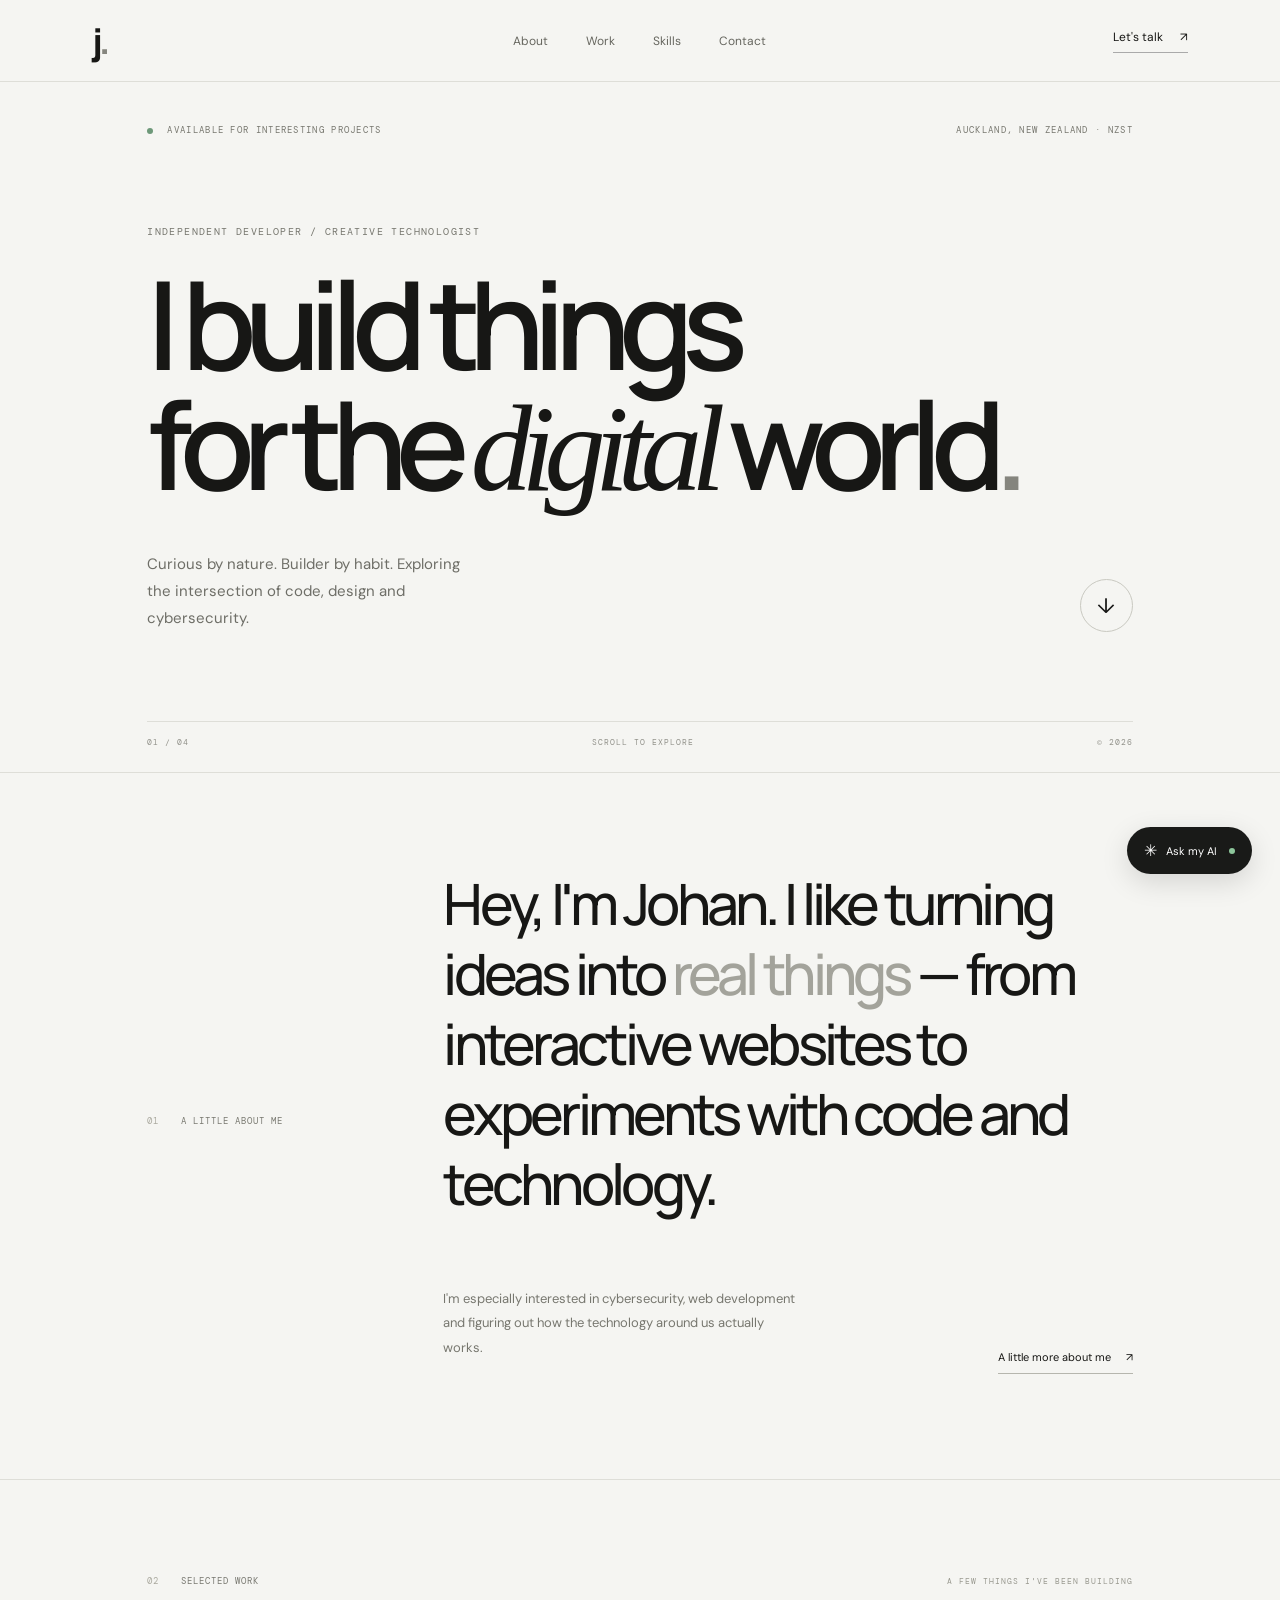
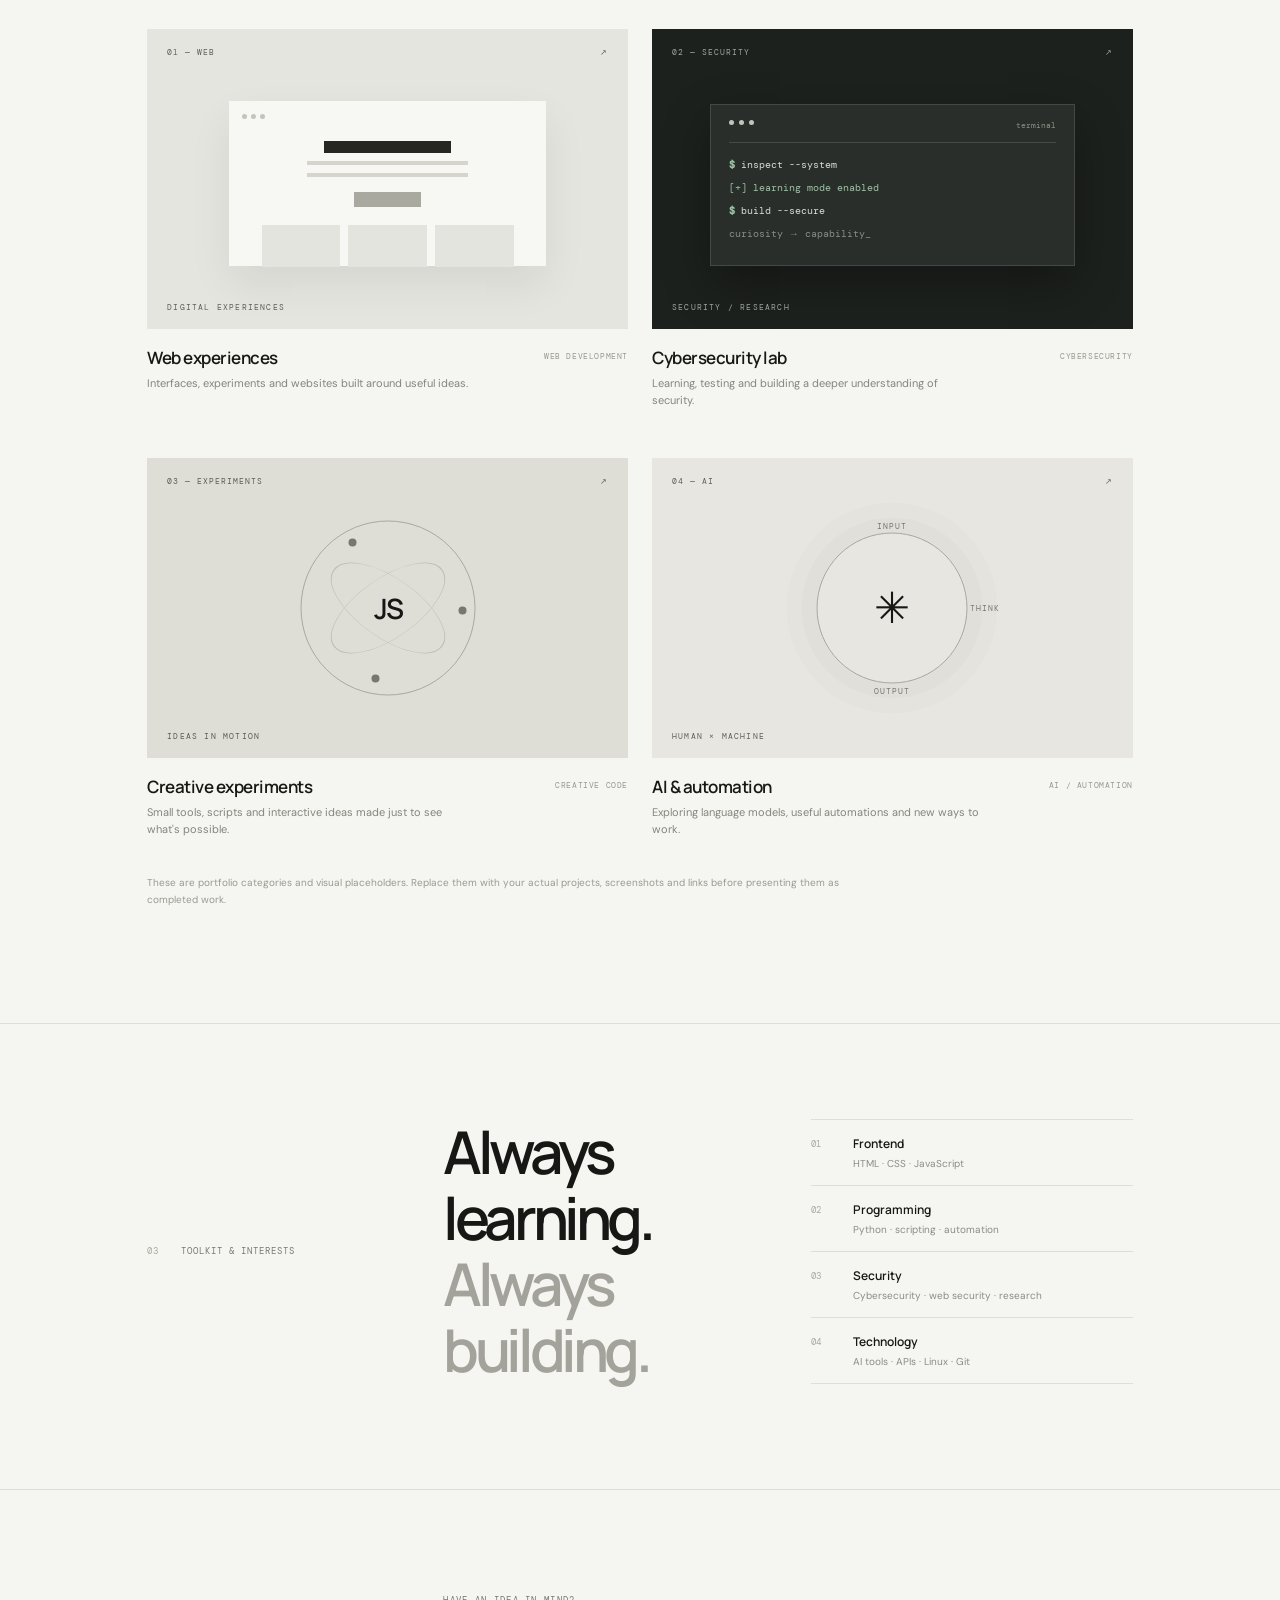
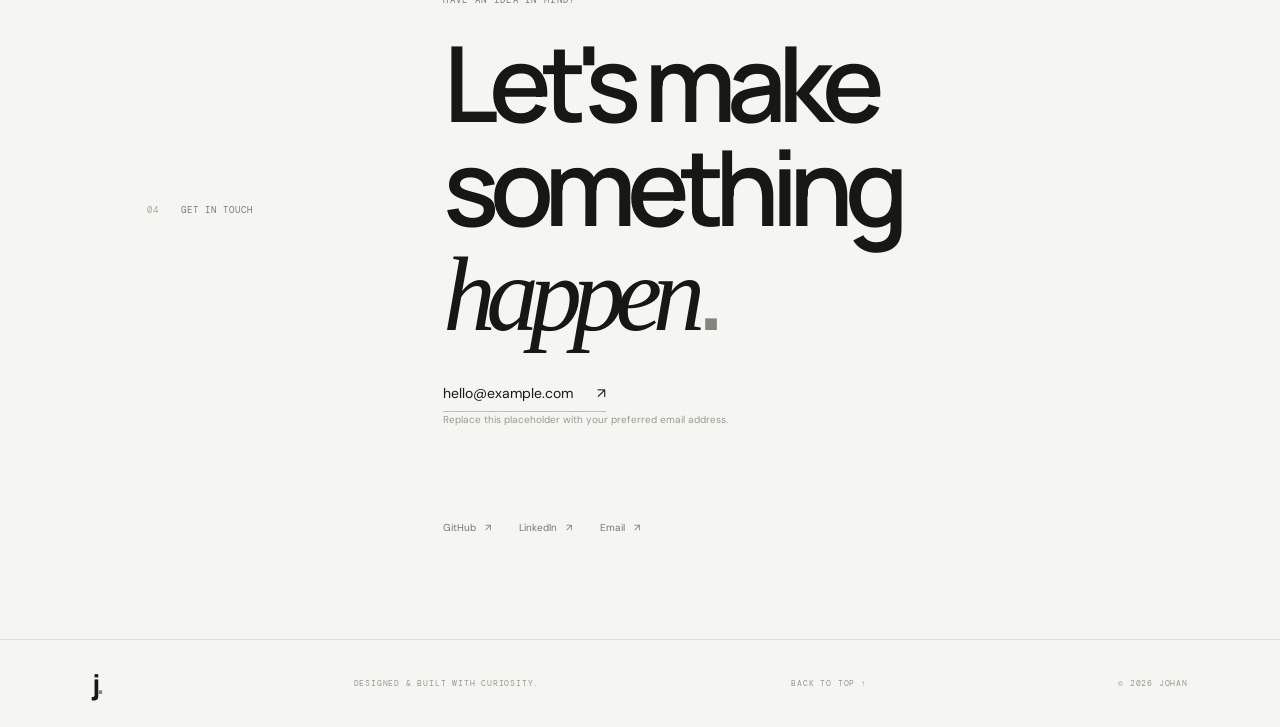
==== index.html @ 735124c0 "Initial portfolio website" ====
<!doctype html>
<html lang="en">
<head>
  <meta charset="utf-8">
  <meta name="viewport" content="width=device-width, initial-scale=1">
  <meta name="theme-color" content="#f5f5f2">
  <meta name="description" content="Johan's personal portfolio — development, creative technology and cybersecurity.">
  <title>Johan — Developer & Builder</title>
  <link rel="preconnect" href="https://fonts.googleapis.com">
  <link rel="preconnect" href="https://fonts.gstatic.com" crossorigin>
  <link href="https://fonts.googleapis.com/css2?family=DM+Mono:wght@400;500&family=DM+Sans:wght@400;500;600;700&family=Manrope:wght@400;500;600;700;800&display=swap" rel="stylesheet">
  <link rel="stylesheet" href="/styles.css">
  <script defer src="/script.js"></script>
</head>
<body>
  <div class="scroll-progress" id="scrollProgress"></div>
  <header class="site-header">
    <a class="brand" href="#top" aria-label="Johan home">j<span>.</span></a>
    <nav class="main-nav" aria-label="Main navigation">
      <a href="#about">About</a><a href="#work">Work</a><a href="#skills">Skills</a><a href="#contact">Contact</a>
    </nav>
    <a class="header-cta" href="#contact">Let's talk <span>↗</span></a>
    <button class="menu-toggle" id="menuToggle" aria-label="Toggle navigation" aria-expanded="false"><span></span><span></span></button>
  </header>

  <main id="top">
    <section class="hero section-wrap">
      <div class="hero-topline"><span class="eyebrow"><i class="status-dot"></i> AVAILABLE FOR INTERESTING PROJECTS</span><span class="eyebrow mono">AUCKLAND, NEW ZEALAND · NZST</span></div>
      <div class="hero-content">
        <p class="hero-kicker reveal">INDEPENDENT DEVELOPER / CREATIVE TECHNOLOGIST</p>
        <h1 class="reveal">I build things<br>for the <span class="serif-word">digital</span> world<span class="period">.</span></h1>
        <div class="hero-bottom reveal">
          <p class="hero-description">Curious by nature. Builder by habit. Exploring the intersection of code, design and cybersecurity.</p>
          <a class="circle-link" href="#work" aria-label="Explore selected work"><span>↓</span></a>
        </div>
      </div>
      <div class="hero-index"><span>01 / 04</span><span>SCROLL TO EXPLORE</span><span class="mono">© 2026</span></div>
    </section>

    <section class="intro section-wrap section-line" id="about">
      <div class="section-label"><span class="section-number">01</span><span> A LITTLE ABOUT ME</span></div>
      <div class="intro-copy">
        <h2>Hey, I'm Johan. I like turning ideas into <span class="muted">real things</span> — from interactive websites to experiments with code and technology.</h2>
        <div class="intro-meta"><p>I'm especially interested in cybersecurity, web development and figuring out how the technology around us actually works.</p><a class="text-link" href="#contact">A little more about me <span>↗</span></a></div>
      </div>
    </section>

    <section class="work section-wrap section-line" id="work">
      <div class="section-heading"><div class="section-label"><span class="section-number">02</span><span> SELECTED WORK</span></div><span class="small-note">A FEW THINGS I'VE BEEN BUILDING</span></div>
      <div class="project-grid">
        <article class="project-card project-featured">
          <a class="project-visual visual-one" href="#contact" aria-label="Discuss web projects"><div class="visual-top"><span>01 — WEB</span><span>↗</span></div><div class="mock-browser"><div class="browser-dots"><i></i><i></i><i></i></div><div class="mock-lines"><b></b><i></i><i></i><span></span></div><div class="mock-blocks"><i></i><i></i><i></i></div></div><span class="visual-caption">DIGITAL EXPERIENCES</span></a>
          <div class="project-info"><div><h3>Web experiences</h3><p>Interfaces, experiments and websites built around useful ideas.</p></div><span class="project-type">WEB DEVELOPMENT</span></div>
        </article>
        <article class="project-card">
          <a class="project-visual visual-two" href="#contact" aria-label="Discuss cybersecurity projects"><div class="visual-top"><span>02 — SECURITY</span><span>↗</span></div><div class="terminal-card"><div class="terminal-head"><i></i><i></i><i></i><span>terminal</span></div><p><b>$</b> inspect --system</p><p class="terminal-green">[+] learning mode enabled</p><p><b>$</b> build --secure</p><p class="terminal-dim">curiosity → capability_</p></div><span class="visual-caption">SECURITY / RESEARCH</span></a>
          <div class="project-info"><div><h3>Cybersecurity lab</h3><p>Learning, testing and building a deeper understanding of security.</p></div><span class="project-type">CYBERSECURITY</span></div>
        </article>
        <article class="project-card">
          <a class="project-visual visual-three" href="#contact" aria-label="Discuss creative coding projects"><div class="visual-top"><span>03 — EXPERIMENTS</span><span>↗</span></div><div class="orbital"><i></i><i></i><i></i><b>JS</b></div><span class="visual-caption">IDEAS IN MOTION</span></a>
          <div class="project-info"><div><h3>Creative experiments</h3><p>Small tools, scripts and interactive ideas made just to see what's possible.</p></div><span class="project-type">CREATIVE CODE</span></div>
        </article>
        <article class="project-card">
          <a class="project-visual visual-four" href="#contact" aria-label="Discuss AI projects"><div class="visual-top"><span>04 — AI</span><span>↗</span></div><div class="ai-art"><div class="ai-ring"></div><div class="ai-core">✳</div><span>INPUT</span><span>THINK</span><span>OUTPUT</span></div><span class="visual-caption">HUMAN × MACHINE</span></a>
          <div class="project-info"><div><h3>AI & automation</h3><p>Exploring language models, useful automations and new ways to work.</p></div><span class="project-type">AI / AUTOMATION</span></div>
        </article>
      </div>
      <p class="work-footnote">These are portfolio categories and visual placeholders. Replace them with your actual projects, screenshots and links before presenting them as completed work.</p>
    </section>

    <section class="skills section-wrap section-line" id="skills">
      <div class="section-label"><span class="section-number">03</span><span> TOOLKIT & INTERESTS</span></div>
      <div class="skills-content"><h2>Always learning.<br><span class="muted">Always building.</span></h2><div class="skill-list"><div><span>01</span><b>Frontend</b><p>HTML · CSS · JavaScript</p></div><div><span>02</span><b>Programming</b><p>Python · scripting · automation</p></div><div><span>03</span><b>Security</b><p>Cybersecurity · web security · research</p></div><div><span>04</span><b>Technology</b><p>AI tools · APIs · Linux · Git</p></div></div></div>
    </section>

    <section class="contact section-wrap section-line" id="contact">
      <div class="section-label"><span class="section-number">04</span><span> GET IN TOUCH</span></div>
      <div class="contact-main"><p class="eyebrow">HAVE AN IDEA IN MIND?</p><h2>Let's make<br>something <span class="serif-word">happen</span><span class="period">.</span></h2><a class="contact-email" href="mailto:hello@example.com">hello@example.com <span>↗</span></a><p class="contact-hint">Replace this placeholder with your preferred email address.</p></div>
      <div class="social-links"><a href="https://github.com/" target="_blank" rel="noreferrer">GitHub <span>↗</span></a><a href="https://www.linkedin.com/" target="_blank" rel="noreferrer">LinkedIn <span>↗</span></a><a href="mailto:hello@example.com">Email <span>↗</span></a></div>
    </section>
  </main>

  <footer class="site-footer"><a class="brand" href="#top">j<span>.</span></a><span>DESIGNED & BUILT WITH CURIOSITY.</span><a href="#top">BACK TO TOP ↑</a><span class="mono">© 2026 JOHAN</span></footer>

  <button class="chat-launcher" id="chatLauncher" aria-label="Open AI assistant"><span class="chat-spark">✳</span><span>Ask my AI</span><i class="launcher-dot"></i></button>
  <section class="chat-panel" id="chatPanel" aria-label="AI portfolio assistant" aria-hidden="true">
    <div class="chat-head"><div class="assistant-avatar">✳</div><div class="assistant-heading"><b>Johan's AI</b><span><i class="status-dot"></i> PORTFOLIO ASSISTANT</span></div><button id="chatClose" aria-label="Close chat">×</button></div>
    <div class="chat-messages" id="chatMessages"><div class="message assistant-message"><span class="message-label">J.A.R.V.I.S.</span><p>Hey! I'm Johan's AI assistant. Ask me about his work, interests, skills or projects.</p></div></div>
    <div class="chat-suggestions"><button data-prompt="Tell me about Johan.">About Johan</button><button data-prompt="What projects has Johan built?">Projects</button><button data-prompt="What technologies is Johan interested in?">Tech stack</button></div>
    <form class="chat-form" id="chatForm"><input id="chatInput" maxlength="1000" autocomplete="off" placeholder="Ask me something..." aria-label="Your message"><button type="submit" aria-label="Send message">↑</button></form>
    <div class="chat-disclaimer">AI CAN MAKE MISTAKES · JUST A PORTFOLIO ASSISTANT</div>
  </section>
  <div class="toast" id="toast" role="status"></div>
</body>
</html>
---- styles.css ----
*{box-sizing:border-box}html{scroll-behavior:smooth;scroll-padding-top:100px}body{margin:0;background:#f5f5f2;color:#171715;font-family:"DM Sans",sans-serif;-webkit-font-smoothing:antialiased}a{color:inherit;text-decoration:none}button,input{font:inherit}.mono,.eyebrow,.section-label,.small-note,.project-type,.hero-index,.visual-top,.visual-caption,.chat-disclaimer{font-family:"DM Mono",monospace}.scroll-progress{position:fixed;top:0;left:0;height:2px;background:#171715;width:0;z-index:100}.site-header{height:82px;padding:0 7.2%;display:flex;align-items:center;justify-content:space-between;border-bottom:1px solid #deded8;background:rgba(245,245,242,.88);backdrop-filter:blur(14px);position:sticky;top:0;z-index:20}.brand{font:800 35px Manrope,sans-serif;letter-spacing:-4px}.brand span,.period{color:#85857e}.main-nav{display:flex;gap:38px;margin-left:60px}.main-nav a,.header-cta{font-size:12px;color:#66665f;transition:color .2s}.main-nav a:hover,.header-cta:hover{color:#111}.header-cta{color:#171715;border-bottom:1px solid #aaa;padding-bottom:7px}.header-cta span{margin-left:14px}.menu-toggle{display:none;background:none;border:0}.section-wrap{padding-left:11.5%;padding-right:11.5%}.hero{min-height:690px;padding-top:42px;padding-bottom:25px;display:flex;flex-direction:column}.hero-topline,.hero-index{display:flex;justify-content:space-between;align-items:center}.eyebrow{font-size:9px;letter-spacing:1.3px;color:#77776f}.status-dot,.launcher-dot{display:inline-block;width:6px;height:6px;border-radius:50%;background:#6d9879;margin-right:8px;vertical-align:middle}.hero-content{margin:auto 0;max-width:1000px}.hero-kicker{font:10px "DM Mono";letter-spacing:1.4px;color:#77776f;margin:0 0 25px}.hero h1{font:600 clamp(64px,9.6vw,132px)/.98 Manrope,sans-serif;letter-spacing:-.095em;margin:0}.serif-word{font-family:Georgia,serif;font-weight:400;font-style:italic;letter-spacing:-.09em}.hero-bottom{display:flex;align-items:end;justify-content:space-between;margin-top:42px}.hero-description{max-width:340px;font-size:15px;line-height:1.8;color:#6e6e67;margin:0}.circle-link{height:53px;width:53px;border:1px solid #c9c9c1;border-radius:50%;display:grid;place-items:center;font-size:21px;transition:.25s}.circle-link:hover{background:#171715;color:white;transform:translateY(3px)}.hero-index{font-size:8px;letter-spacing:1px;color:#92928b;border-top:1px solid #deded8;padding-top:15px}.section-line{border-top:1px solid #deded8}.intro,.work,.skills,.contact{padding-top:95px;padding-bottom:105px}.section-label{font-size:9px;letter-spacing:1px;color:#797971;display:flex;gap:22px;align-items:center}.section-number{color:#aaa99f}.intro{display:grid;grid-template-columns:27% 1fr;gap:30px}.intro-copy h2{font:500 clamp(30px,4.5vw,57px)/1.23 Manrope,sans-serif;letter-spacing:-.065em;margin:0;max-width:850px}.muted{color:#a3a39b}.intro-meta{display:flex;justify-content:space-between;align-items:end;gap:40px;margin-top:55px}.intro-meta p{max-width:360px;color:#77776f;font-size:13px;line-height:1.9}.text-link{font-size:11px;border-bottom:1px solid #b6b6ae;padding-bottom:9px;white-space:nowrap}.text-link span{margin-left:12px}.section-heading{display:flex;justify-content:space-between;align-items:center;margin-bottom:42px}.small-note{font-size:8px;letter-spacing:1px;color:#999990}.project-grid{display:grid;grid-template-columns:1fr 1fr;gap:48px 24px}.project-visual{height:300px;display:block;position:relative;overflow:hidden;padding:18px 20px;transition:transform .35s}.project-visual:hover{transform:translateY(-4px)}.visual-one{background:#e5e5df}.visual-two{background:#1d211e;color:#e8e9e3}.visual-three{background:#deded7}.visual-four{background:#e8e6e0}.visual-top{display:flex;justify-content:space-between;font-size:8px;letter-spacing:1px;opacity:.65}.visual-caption{position:absolute;bottom:17px;left:20px;font-size:8px;letter-spacing:1.2px;opacity:.65}.mock-browser{position:absolute;left:17%;right:17%;top:24%;height:55%;background:#f7f7f3;box-shadow:0 18px 40px #00000012;padding:13px}.browser-dots{display:flex;gap:4px}.browser-dots i,.terminal-head i{height:5px;width:5px;background:#c4c4bb;border-radius:50%}.mock-lines{margin:22px auto 18px;width:58%;display:flex;align-items:center;flex-direction:column;gap:8px}.mock-lines b{height:12px;width:75%;background:#272722}.mock-lines i{height:4px;width:95%;background:#d5d5ce}.mock-lines span{height:15px;width:40%;background:#aaa99f;margin-top:7px}.mock-blocks{display:flex;gap:8px;justify-content:center}.mock-blocks i{height:42px;width:27%;background:#e4e4de}.terminal-card{position:absolute;left:12%;right:12%;top:25%;padding:15px 18px;background:#292e2a;border:1px solid #434943;box-shadow:0 18px 45px #0005;font:10px "DM Mono";color:#d9ddd6}.terminal-head{display:flex;gap:5px;border-bottom:1px solid #444a44;padding-bottom:12px;margin-bottom:15px}.terminal-head span{margin-left:auto;font-size:8px;color:#899087}.terminal-card p{margin:10px 0}.terminal-card p b,.terminal-green{color:#9bc6a3}.terminal-dim{color:#858e85}.orbital{position:absolute;left:50%;top:50%;transform:translate(-50%,-50%);height:175px;width:175px;border:1px solid #aaa99f;border-radius:50%;display:grid;place-items:center}.orbital:before,.orbital:after{content:"";position:absolute;border:1px solid #bdbdb4;border-radius:50%;inset:20px;transform:rotate(55deg) scaleX(.45)}.orbital:after{transform:rotate(-55deg) scaleX(.45)}.orbital i{position:absolute;width:8px;height:8px;border-radius:50%;background:#77776f}.orbital i:nth-child(1){top:17px;left:47px}.orbital i:nth-child(2){right:8px;top:85px}.orbital i:nth-child(3){bottom:12px;left:70px}.orbital b{font:600 28px Manrope;letter-spacing:-2px}.ai-art{position:absolute;left:50%;top:50%;transform:translate(-50%,-50%);height:175px;width:175px;display:grid;place-items:center}.ai-ring{position:absolute;inset:12px;border:1px solid #a7a69e;border-radius:50%;box-shadow:0 0 0 15px #00000004,0 0 0 30px #00000003}.ai-core{font-size:43px}.ai-art span{position:absolute;font:8px "DM Mono";letter-spacing:1px;color:#77776f}.ai-art span:nth-of-type(1){top:0}.ai-art span:nth-of-type(2){right:-20px}.ai-art span:nth-of-type(3){bottom:0}.project-info{display:flex;justify-content:space-between;gap:15px;padding-top:17px}.project-info h3{font:600 17px Manrope;letter-spacing:-.5px;margin:0 0 6px}.project-info p{font-size:11px;color:#85857d;margin:0;line-height:1.6;max-width:330px}.project-type{font-size:8px;letter-spacing:.6px;color:#999990;white-space:nowrap;padding-top:5px}.work-footnote{font-size:10px;color:#9a9a91;line-height:1.7;margin-top:35px;max-width:700px}.skills{display:grid;grid-template-columns:27% 1fr;gap:30px}.skills-content{display:grid;grid-template-columns:1fr 1fr;gap:45px}.skills-content h2{font:600 clamp(34px,4.8vw,59px)/1.12 Manrope;letter-spacing:-.075em;margin:0}.skill-list>div{display:grid;grid-template-columns:30px 1fr;gap:0 12px;padding:15px 0;border-bottom:1px solid #deded8}.skill-list>div:first-child{border-top:1px solid #deded8}.skill-list span{grid-row:span 2;font:9px "DM Mono";color:#aaa99f;padding-top:3px}.skill-list b{font:600 12px Manrope}.skill-list p{font-size:10px;color:#8c8c84;margin:5px 0 0}.contact{display:grid;grid-template-columns:27% 1fr;gap:30px}.contact-main h2{font:600 clamp(58px,8.5vw,105px)/.99 Manrope;letter-spacing:-.09em;margin:25px 0 35px}.contact-email{font-size:14px;border-bottom:1px solid #bdbdb4;padding-bottom:9px}.contact-email span{margin-left:20px}.contact-hint{font-size:10px;color:#999990}.social-links{grid-column:2;display:flex;gap:28px;margin-top:55px}.social-links a{font-size:10px;color:#77776f}.social-links span{margin-left:6px}.site-footer{border-top:1px solid #deded8;padding:25px 7.2%;display:flex;align-items:center;justify-content:space-between}.site-footer .brand{font-size:27px}.site-footer>span,.site-footer>a:not(.brand){font:8px "DM Mono";letter-spacing:.8px;color:#999990}.chat-launcher{position:fixed;right:28px;bottom:26px;z-index:30;background:#191a18;color:white;border:0;border-radius:30px;padding:13px 17px;display:flex;align-items:center;gap:9px;font-size:11px;box-shadow:0 8px 28px #0002;cursor:pointer;transition:transform .2s}.chat-launcher:hover{transform:translateY(-3px)}.chat-spark{font-size:16px}.launcher-dot{background:#8dc69b;margin:0 0 0 3px}.chat-panel{position:fixed;right:26px;bottom:85px;width:min(370px,calc(100vw - 32px));height:500px;max-height:calc(100vh - 115px);background:#fbfbf8;border:1px solid #deded8;border-radius:14px;z-index:31;box-shadow:0 20px 70px #0002;display:none;flex-direction:column;overflow:hidden}.chat-panel.open{display:flex;animation:chatIn .2s ease}@keyframes chatIn{from{opacity:0;transform:translateY(8px)}to{opacity:1;transform:translateY(0)}}.chat-head{height:67px;border-bottom:1px solid #e5e5df;display:flex;align-items:center;padding:0 17px;gap:11px}.assistant-avatar{height:33px;width:33px;background:#1b1c19;color:white;border-radius:50%;display:grid;place-items:center}.assistant-heading{display:flex;flex-direction:column;gap:4px}.assistant-heading b{font:600 12px Manrope}.assistant-heading span{font:7px "DM Mono";letter-spacing:.6px;color:#888}.assistant-heading .status-dot{width:5px;height:5px;margin-right:4px}.chat-head button{margin-left:auto;border:0;background:none;font-size:24px;color:#777;cursor:pointer}.chat-messages{flex:1;overflow:auto;padding:18px 15px;display:flex;flex-direction:column;gap:12px}.message{max-width:88%;font-size:11px;line-height:1.65}.message p{margin:0;background:#eeeee9;padding:11px 13px;border-radius:3px 12px 12px 12px;color:#393a35;white-space:pre-wrap;overflow-wrap:anywhere}.message-label{display:block;font:7px "DM Mono";letter-spacing:.8px;color:#999;margin:0 0 5px 3px}.user-message{align-self:flex-end}.user-message p{background:#20211e;color:white;border-radius:12px 3px 12px 12px}.user-message .message-label{text-align:right}.chat-suggestions{display:flex;gap:6px;padding:0 13px 12px;flex-wrap:wrap}.chat-suggestions button{border:1px solid #e0e0d9;background:transparent;border-radius:20px;padding:7px 9px;font-size:9px;color:#666;cursor:pointer}.chat-suggestions button:hover{background:#eee}.chat-form{margin:0 13px 10px;border:1px solid #deded8;border-radius:8px;display:flex;padding:5px}.chat-form input{border:0;outline:0;background:transparent;flex:1;min-width:0;padding:8px;font-size:11px}.chat-form button{border:0;background:#1b1c19;color:white;border-radius:6px;width:32px;font-size:17px;cursor:pointer}.chat-disclaimer{text-align:center;font-size:7px;color:#aaa;padding:0 0 11px;letter-spacing:.5px}.toast{position:fixed;left:50%;bottom:25px;transform:translate(-50%,15px);background:#1b1c19;color:white;padding:10px 15px;border-radius:7px;font-size:11px;opacity:0;pointer-events:none;transition:.2s;z-index:60}.toast.show{opacity:1;transform:translate(-50%,0)}.reveal{opacity:0;transform:translateY(18px);transition:opacity .7s ease,transform .7s ease}.reveal.visible{opacity:1;transform:none}@media(max-width:800px){.section-wrap{padding-left:7%;padding-right:7%}.site-header{padding:0 7%;height:70px}.main-nav{gap:20px;margin-left:0}.hero{min-height:620px}.intro,.skills,.contact{grid-template-columns:1fr;gap:35px}.intro-copy,.skills-content,.contact-main,.social-links{grid-column:1}.intro-meta{margin-top:35px}.skills-content{gap:30px}.contact{padding-bottom:75px}.social-links{margin-top:10px}.project-visual{height:250px}}@media(max-width:560px){.main-nav{display:none;position:absolute;top:69px;left:0;right:0;padding:20px 7%;background:#f5f5f2;border-bottom:1px solid #deded8;flex-direction:column;gap:20px}.main-nav.open{display:flex}.header-cta{margin-left:auto;margin-right:20px}.menu-toggle{display:flex;flex-direction:column;gap:5px;padding:8px}.menu-toggle span{width:19px;height:1px;background:#222}.hero{min-height:590px;padding-top:25px}.hero-topline .eyebrow:last-child{display:none}.hero h1{font-size:clamp(57px,15vw,82px)}.hero-bottom{margin-top:30px}.hero-description{font-size:13px;max-width:260px}.hero-index{font-size:7px}.intro,.work,.skills,.contact{padding-top:65px;padding-bottom:70px}.intro-copy h2{font-size:32px}.intro-meta{display:block}.text-link{display:inline-block;margin-top:15px}.section-heading{align-items:flex-start;gap:15px;flex-direction:column}.project-grid{grid-template-columns:1fr;gap:35px}.project-visual{height:260px}.project-info{flex-direction:column;gap:8px}.project-type{padding:0}.skills-content{grid-template-columns:1fr}.skills-content h2{font-size:43px}.contact-main h2{font-size:65px}.site-footer{padding:20px 7%;flex-wrap:wrap;gap:17px}.site-footer>span:nth-of-type(1){display:none}.chat-panel{right:16px;bottom:78px}.chat-launcher{right:16px;bottom:16px}}
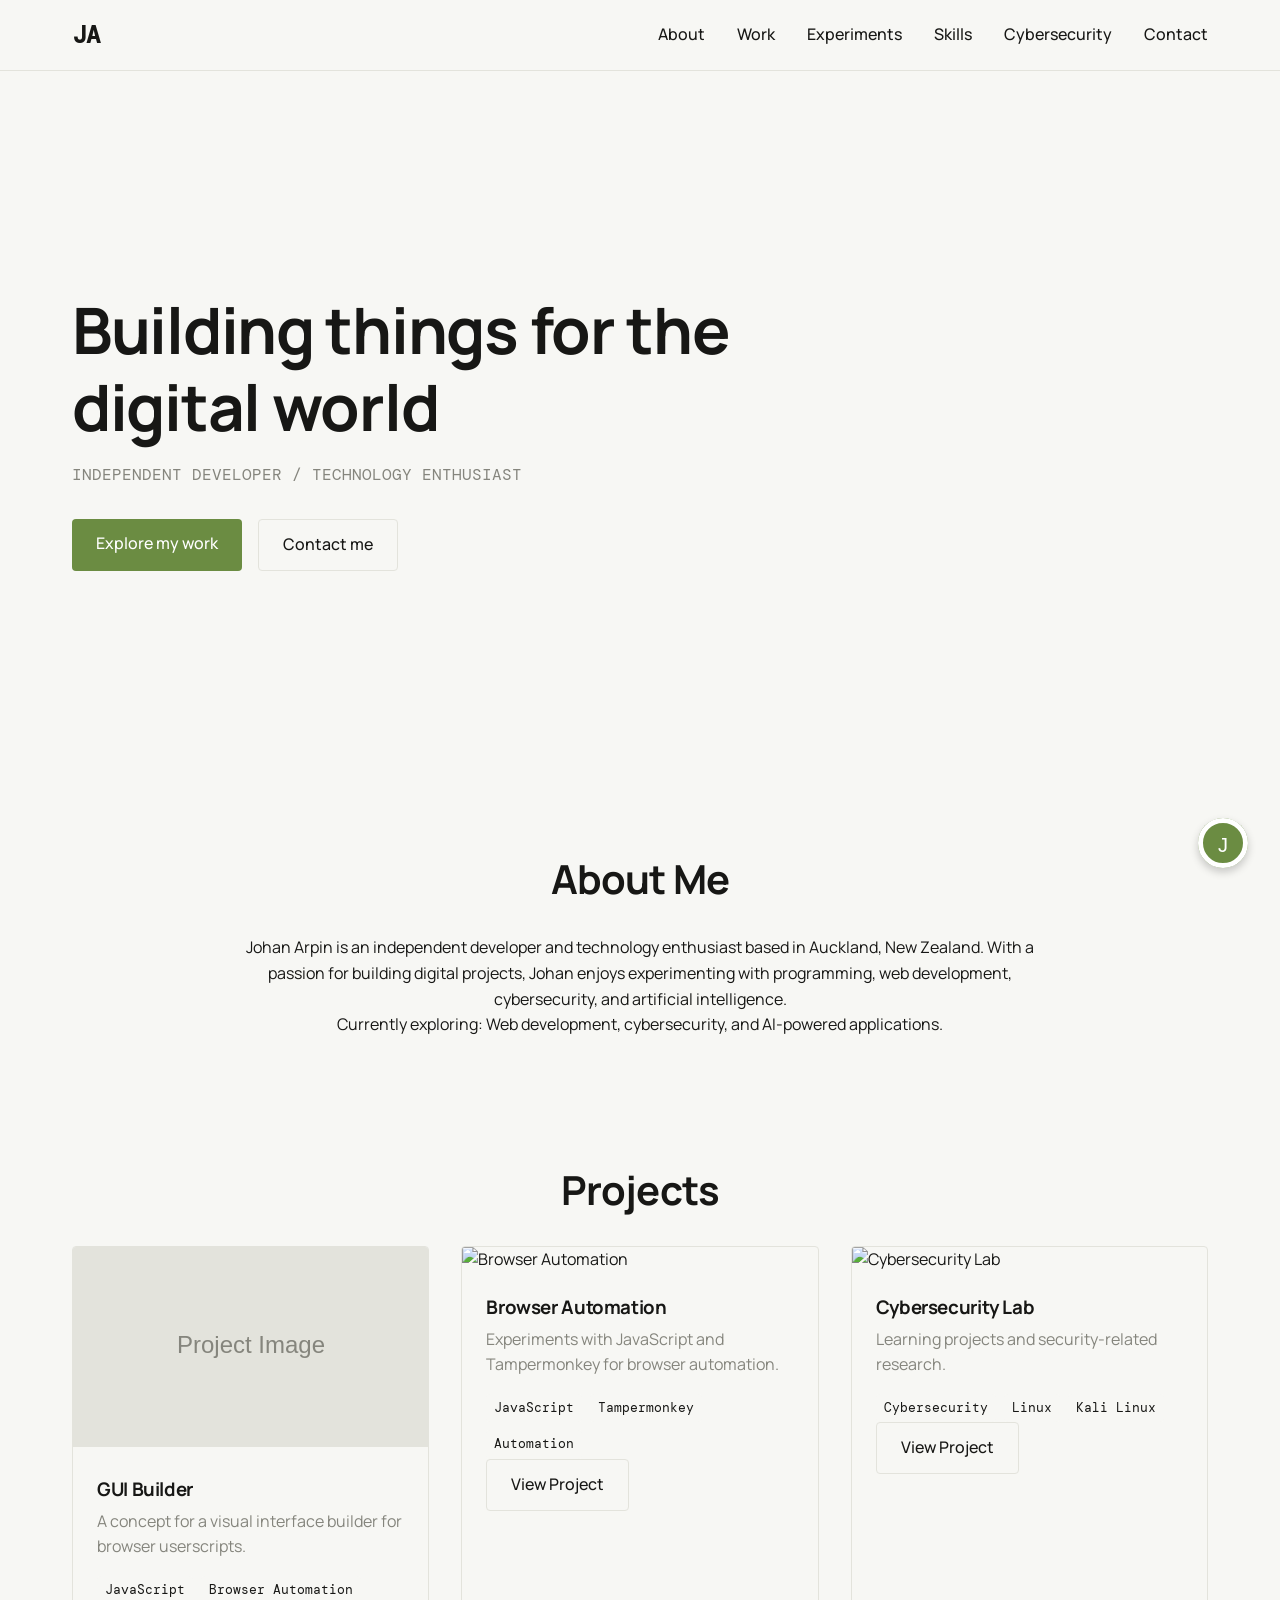
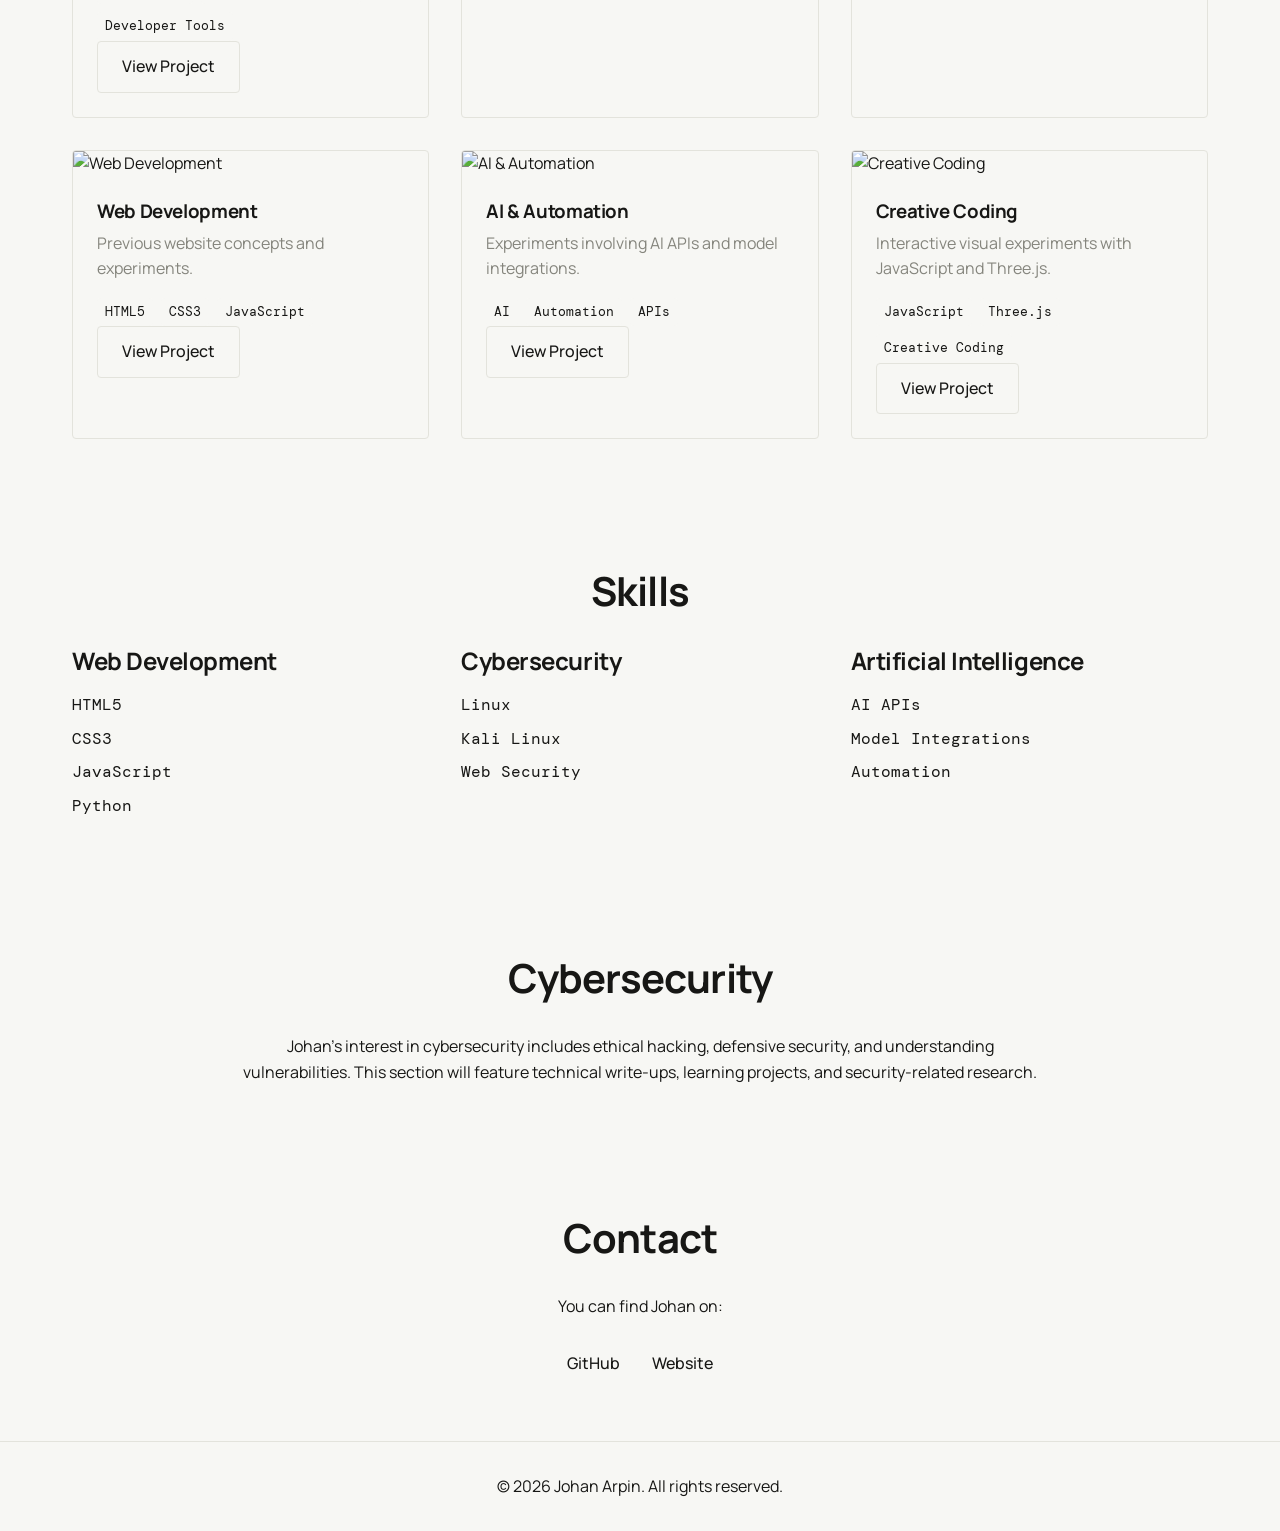
==== commit 1291da76: "Complete personal portfolio redesign" ====
--- a/index.html
+++ b/index.html
@@ -1,95 +1,141 @@
-<!doctype html>
+<!DOCTYPE html>
 <html lang="en">
 <head>
-  <meta charset="utf-8">
-  <meta name="viewport" content="width=device-width, initial-scale=1">
-  <meta name="theme-color" content="#f5f5f2">
-  <meta name="description" content="Johan's personal portfolio — development, creative technology and cybersecurity.">
-  <title>Johan — Developer & Builder</title>
-  <link rel="preconnect" href="https://fonts.googleapis.com">
-  <link rel="preconnect" href="https://fonts.gstatic.com" crossorigin>
-  <link href="https://fonts.googleapis.com/css2?family=DM+Mono:wght@400;500&family=DM+Sans:wght@400;500;600;700&family=Manrope:wght@400;500;600;700;800&display=swap" rel="stylesheet">
-  <link rel="stylesheet" href="/styles.css">
-  <script defer src="/script.js"></script>
+    <meta charset="UTF-8">
+    <meta name="viewport" content="width=device-width, initial-scale=1.0">
+    <title>Johan Arpin – Independent Developer & Technology Enthusiast</title>
+    <meta name="description" content="Portfolio of Johan Arpin, an independent developer, cybersecurity enthusiast and AI experimenter based in Auckland, New Zealand.">
+    <meta property="og:title" content="Johan Arpin – Independent Developer & Technology Enthusiast" />
+    <meta property="og:description" content="Explore the work, skills and passions of Johan Arpin – a curious technologist building digital experiences." />
+    <meta property="og:url" content="https://johanarpin.xyz/" />
+    <meta property="og:type" content="website" />
+    <meta property="og:image" content="https://johanarpin.xyz/assets/images/og-image.jpg" />
+    <link rel="canonical" href="https://johanarpin.xyz/" />
+    <link rel="preconnect" href="https://fonts.googleapis.com" />
+    <link rel="preconnect" href="https://fonts.gstatic.com" crossorigin />
+    <link href="https://fonts.googleapis.com/css2?family=Manrope:wght@400;600;700&family=DM+Mono:wght@400;500&display=swap" rel="stylesheet" />
+    <link rel="stylesheet" href="styles.css">
+    <link rel="icon" href="/favicon.ico" type="image/x-icon">
 </head>
 <body>
-  <div class="scroll-progress" id="scrollProgress"></div>
-  <header class="site-header">
-    <a class="brand" href="#top" aria-label="Johan home">j<span>.</span></a>
-    <nav class="main-nav" aria-label="Main navigation">
-      <a href="#about">About</a><a href="#work">Work</a><a href="#skills">Skills</a><a href="#contact">Contact</a>
-    </nav>
-    <a class="header-cta" href="#contact">Let's talk <span>↗</span></a>
-    <button class="menu-toggle" id="menuToggle" aria-label="Toggle navigation" aria-expanded="false"><span></span><span></span></button>
-  </header>
+    <header>
+        <nav role="navigation" aria-label="Main navigation">
+            <div class="logo">
+                <a href="#" aria-label="Home">JA</a>
+            </div>
+            <ul class="nav-links" id="nav-links">
+                <li><a href="#about">About</a></li>
+                <li><a href="#work">Work</a></li>
+                <li><a href="#experiments">Experiments</a></li>
+                <li><a href="#skills">Skills</a></li>
+                <li><a href="#cybersecurity">Cybersecurity</a></li>
+                <li><a href="#contact">Contact</a></li>
+            </ul>
+            <div class="mobile-menu">
+                <button id="mobile-menu-button" aria-label="Toggle menu">☰</button>
+            </div>
+        </nav>
+    </header>
 
-  <main id="top">
-    <section class="hero section-wrap">
-      <div class="hero-topline"><span class="eyebrow"><i class="status-dot"></i> AVAILABLE FOR INTERESTING PROJECTS</span><span class="eyebrow mono">AUCKLAND, NEW ZEALAND · NZST</span></div>
-      <div class="hero-content">
-        <p class="hero-kicker reveal">INDEPENDENT DEVELOPER / CREATIVE TECHNOLOGIST</p>
-        <h1 class="reveal">I build things<br>for the <span class="serif-word">digital</span> world<span class="period">.</span></h1>
-        <div class="hero-bottom reveal">
-          <p class="hero-description">Curious by nature. Builder by habit. Exploring the intersection of code, design and cybersecurity.</p>
-          <a class="circle-link" href="#work" aria-label="Explore selected work"><span>↓</span></a>
+    <main>
+        <section id="hero" class="hero">
+            <div class="hero-content">
+                <h1 class="hero-heading">Building things for the digital world</h1>
+                <p class="hero-subheading">INDEPENDENT DEVELOPER / TECHNOLOGY ENTHUSIAST</p>
+                <div class="hero-buttons">
+                    <a href="#work" class="button">Explore my work</a>
+                    <a href="#contact" class="button secondary">Contact me</a>
+                </div>
+            </div>
+        </section>
+
+        <section id="about" class="about">
+            <h2>About Me</h2>
+            <div class="about-content">
+                <p>Johan Arpin is an independent developer and technology enthusiast based in Auckland, New Zealand. With a passion for building digital projects, Johan enjoys experimenting with programming, web development, cybersecurity, and artificial intelligence.</p>
+                <p>Currently exploring: Web development, cybersecurity, and AI-powered applications.</p>
+            </div>
+        </section>
+
+        <section id="work" class="work">
+            <h2>Projects</h2>
+            <div class="projects-grid" id="projects-container">
+                <!-- Projects will be loaded here -->
+            </div>
+        </section>
+
+        <section id="skills" class="skills">
+            <h2>Skills</h2>
+            <div class="skills-content">
+                <div class="skill-group">
+                    <h3>Web Development</h3>
+                    <ul>
+                        <li>HTML5</li>
+                        <li>CSS3</li>
+                        <li>JavaScript</li>
+                        <li>Python</li>
+                    </ul>
+                </div>
+                <div class="skill-group">
+                    <h3>Cybersecurity</h3>
+                    <ul>
+                        <li>Linux</li>
+                        <li>Kali Linux</li>
+                        <li>Web Security</li>
+                    </ul>
+                </div>
+                <div class="skill-group">
+                    <h3>Artificial Intelligence</h3>
+                    <ul>
+                        <li>AI APIs</li>
+                        <li>Model Integrations</li>
+                        <li>Automation</li>
+                    </ul>
+                </div>
+            </div>
+        </section>
+
+        <section id="cybersecurity" class="cybersecurity">
+            <h2>Cybersecurity</h2>
+            <div class="cybersecurity-content">
+                <p>Johan's interest in cybersecurity includes ethical hacking, defensive security, and understanding vulnerabilities. This section will feature technical write-ups, learning projects, and security-related research.</p>
+            </div>
+        </section>
+
+        <section id="contact" class="contact">
+            <h2>Contact</h2>
+            <div class="contact-content">
+                <p>You can find Johan on:</p>
+                <ul>
+                    <li><a href="https://github.com/baka2026" target="_blank">GitHub</a></li>
+                    <li><a href="https://johanarpin.xyz" target="_blank">Website</a></li>
+                </ul>
+            </div>
+        </section>
+    </main>
+
+    <footer>
+        <p>&copy; 2026 Johan Arpin. All rights reserved.</p>
+    </footer>
+
+    <div class="jarvis-button" id="jarvis-button">
+        <img src="/assets/icons/jarvis-icon.svg" alt="J.A.R.V.I.S. Assistant">
+    </div>
+
+    <div class="jarvis-chat" id="jarvis-chat">
+        <div class="chat-header">
+            <h3>J.A.R.V.I.S. Assistant</h3>
+            <button id="close-chat">×</button>
         </div>
-      </div>
-      <div class="hero-index"><span>01 / 04</span><span>SCROLL TO EXPLORE</span><span class="mono">© 2026</span></div>
-    </section>
+        <div class="chat-messages" id="chat-messages">
+            <!-- Chat messages will appear here -->
+        </div>
+        <div class="chat-input">
+            <input type="text" id="chat-input-field" placeholder="Ask J.A.R.V.I.S. anything...">
+            <button id="send-button">Send</button>
+        </div>
+    </div>
 
-    <section class="intro section-wrap section-line" id="about">
-      <div class="section-label"><span class="section-number">01</span><span> A LITTLE ABOUT ME</span></div>
-      <div class="intro-copy">
-        <h2>Hey, I'm Johan. I like turning ideas into <span class="muted">real things</span> — from interactive websites to experiments with code and technology.</h2>
-        <div class="intro-meta"><p>I'm especially interested in cybersecurity, web development and figuring out how the technology around us actually works.</p><a class="text-link" href="#contact">A little more about me <span>↗</span></a></div>
-      </div>
-    </section>
-
-    <section class="work section-wrap section-line" id="work">
-      <div class="section-heading"><div class="section-label"><span class="section-number">02</span><span> SELECTED WORK</span></div><span class="small-note">A FEW THINGS I'VE BEEN BUILDING</span></div>
-      <div class="project-grid">
-        <article class="project-card project-featured">
-          <a class="project-visual visual-one" href="#contact" aria-label="Discuss web projects"><div class="visual-top"><span>01 — WEB</span><span>↗</span></div><div class="mock-browser"><div class="browser-dots"><i></i><i></i><i></i></div><div class="mock-lines"><b></b><i></i><i></i><span></span></div><div class="mock-blocks"><i></i><i></i><i></i></div></div><span class="visual-caption">DIGITAL EXPERIENCES</span></a>
-          <div class="project-info"><div><h3>Web experiences</h3><p>Interfaces, experiments and websites built around useful ideas.</p></div><span class="project-type">WEB DEVELOPMENT</span></div>
-        </article>
-        <article class="project-card">
-          <a class="project-visual visual-two" href="#contact" aria-label="Discuss cybersecurity projects"><div class="visual-top"><span>02 — SECURITY</span><span>↗</span></div><div class="terminal-card"><div class="terminal-head"><i></i><i></i><i></i><span>terminal</span></div><p><b>$</b> inspect --system</p><p class="terminal-green">[+] learning mode enabled</p><p><b>$</b> build --secure</p><p class="terminal-dim">curiosity → capability_</p></div><span class="visual-caption">SECURITY / RESEARCH</span></a>
-          <div class="project-info"><div><h3>Cybersecurity lab</h3><p>Learning, testing and building a deeper understanding of security.</p></div><span class="project-type">CYBERSECURITY</span></div>
-        </article>
-        <article class="project-card">
-          <a class="project-visual visual-three" href="#contact" aria-label="Discuss creative coding projects"><div class="visual-top"><span>03 — EXPERIMENTS</span><span>↗</span></div><div class="orbital"><i></i><i></i><i></i><b>JS</b></div><span class="visual-caption">IDEAS IN MOTION</span></a>
-          <div class="project-info"><div><h3>Creative experiments</h3><p>Small tools, scripts and interactive ideas made just to see what's possible.</p></div><span class="project-type">CREATIVE CODE</span></div>
-        </article>
-        <article class="project-card">
-          <a class="project-visual visual-four" href="#contact" aria-label="Discuss AI projects"><div class="visual-top"><span>04 — AI</span><span>↗</span></div><div class="ai-art"><div class="ai-ring"></div><div class="ai-core">✳</div><span>INPUT</span><span>THINK</span><span>OUTPUT</span></div><span class="visual-caption">HUMAN × MACHINE</span></a>
-          <div class="project-info"><div><h3>AI & automation</h3><p>Exploring language models, useful automations and new ways to work.</p></div><span class="project-type">AI / AUTOMATION</span></div>
-        </article>
-      </div>
-      <p class="work-footnote">These are portfolio categories and visual placeholders. Replace them with your actual projects, screenshots and links before presenting them as completed work.</p>
-    </section>
-
-    <section class="skills section-wrap section-line" id="skills">
-      <div class="section-label"><span class="section-number">03</span><span> TOOLKIT & INTERESTS</span></div>
-      <div class="skills-content"><h2>Always learning.<br><span class="muted">Always building.</span></h2><div class="skill-list"><div><span>01</span><b>Frontend</b><p>HTML · CSS · JavaScript</p></div><div><span>02</span><b>Programming</b><p>Python · scripting · automation</p></div><div><span>03</span><b>Security</b><p>Cybersecurity · web security · research</p></div><div><span>04</span><b>Technology</b><p>AI tools · APIs · Linux · Git</p></div></div></div>
-    </section>
-
-    <section class="contact section-wrap section-line" id="contact">
-      <div class="section-label"><span class="section-number">04</span><span> GET IN TOUCH</span></div>
-      <div class="contact-main"><p class="eyebrow">HAVE AN IDEA IN MIND?</p><h2>Let's make<br>something <span class="serif-word">happen</span><span class="period">.</span></h2><a class="contact-email" href="mailto:hello@example.com">hello@example.com <span>↗</span></a><p class="contact-hint">Replace this placeholder with your preferred email address.</p></div>
-      <div class="social-links"><a href="https://github.com/" target="_blank" rel="noreferrer">GitHub <span>↗</span></a><a href="https://www.linkedin.com/" target="_blank" rel="noreferrer">LinkedIn <span>↗</span></a><a href="mailto:hello@example.com">Email <span>↗</span></a></div>
-    </section>
-  </main>
-
-  <footer class="site-footer"><a class="brand" href="#top">j<span>.</span></a><span>DESIGNED & BUILT WITH CURIOSITY.</span><a href="#top">BACK TO TOP ↑</a><span class="mono">© 2026 JOHAN</span></footer>
-
-  <button class="chat-launcher" id="chatLauncher" aria-label="Open AI assistant"><span class="chat-spark">✳</span><span>Ask my AI</span><i class="launcher-dot"></i></button>
-  <section class="chat-panel" id="chatPanel" aria-label="AI portfolio assistant" aria-hidden="true">
-    <div class="chat-head"><div class="assistant-avatar">✳</div><div class="assistant-heading"><b>Johan's AI</b><span><i class="status-dot"></i> PORTFOLIO ASSISTANT</span></div><button id="chatClose" aria-label="Close chat">×</button></div>
-    <div class="chat-messages" id="chatMessages"><div class="message assistant-message"><span class="message-label">J.A.R.V.I.S.</span><p>Hey! I'm Johan's AI assistant. Ask me about his work, interests, skills or projects.</p></div></div>
-    <div class="chat-suggestions"><button data-prompt="Tell me about Johan.">About Johan</button><button data-prompt="What projects has Johan built?">Projects</button><button data-prompt="What technologies is Johan interested in?">Tech stack</button></div>
-    <form class="chat-form" id="chatForm"><input id="chatInput" maxlength="1000" autocomplete="off" placeholder="Ask me something..." aria-label="Your message"><button type="submit" aria-label="Send message">↑</button></form>
-    <div class="chat-disclaimer">AI CAN MAKE MISTAKES · JUST A PORTFOLIO ASSISTANT</div>
-  </section>
-  <div class="toast" id="toast" role="status"></div>
+    <script src="script.js"></script>
 </body>
 </html>
--- a/styles.css
+++ b/styles.css
@@ -1 +1,486 @@
-*{box-sizing:border-box}html{scroll-behavior:smooth;scroll-padding-top:100px}body{margin:0;background:#f5f5f2;color:#171715;font-family:"DM Sans",sans-serif;-webkit-font-smoothing:antialiased}a{color:inherit;text-decoration:none}button,input{font:inherit}.mono,.eyebrow,.section-label,.small-note,.project-type,.hero-index,.visual-top,.visual-caption,.chat-disclaimer{font-family:"DM Mono",monospace}.scroll-progress{position:fixed;top:0;left:0;height:2px;background:#171715;width:0;z-index:100}.site-header{height:82px;padding:0 7.2%;display:flex;align-items:center;justify-content:space-between;border-bottom:1px solid #deded8;background:rgba(245,245,242,.88);backdrop-filter:blur(14px);position:sticky;top:0;z-index:20}.brand{font:800 35px Manrope,sans-serif;letter-spacing:-4px}.brand span,.period{color:#85857e}.main-nav{display:flex;gap:38px;margin-left:60px}.main-nav a,.header-cta{font-size:12px;color:#66665f;transition:color .2s}.main-nav a:hover,.header-cta:hover{color:#111}.header-cta{color:#171715;border-bottom:1px solid #aaa;padding-bottom:7px}.header-cta span{margin-left:14px}.menu-toggle{display:none;background:none;border:0}.section-wrap{padding-left:11.5%;padding-right:11.5%}.hero{min-height:690px;padding-top:42px;padding-bottom:25px;display:flex;flex-direction:column}.hero-topline,.hero-index{display:flex;justify-content:space-between;align-items:center}.eyebrow{font-size:9px;letter-spacing:1.3px;color:#77776f}.status-dot,.launcher-dot{display:inline-block;width:6px;height:6px;border-radius:50%;background:#6d9879;margin-right:8px;vertical-align:middle}.hero-content{margin:auto 0;max-width:1000px}.hero-kicker{font:10px "DM Mono";letter-spacing:1.4px;color:#77776f;margin:0 0 25px}.hero h1{font:600 clamp(64px,9.6vw,132px)/.98 Manrope,sans-serif;letter-spacing:-.095em;margin:0}.serif-word{font-family:Georgia,serif;font-weight:400;font-style:italic;letter-spacing:-.09em}.hero-bottom{display:flex;align-items:end;justify-content:space-between;margin-top:42px}.hero-description{max-width:340px;font-size:15px;line-height:1.8;color:#6e6e67;margin:0}.circle-link{height:53px;width:53px;border:1px solid #c9c9c1;border-radius:50%;display:grid;place-items:center;font-size:21px;transition:.25s}.circle-link:hover{background:#171715;color:white;transform:translateY(3px)}.hero-index{font-size:8px;letter-spacing:1px;color:#92928b;border-top:1px solid #deded8;padding-top:15px}.section-line{border-top:1px solid #deded8}.intro,.work,.skills,.contact{padding-top:95px;padding-bottom:105px}.section-label{font-size:9px;letter-spacing:1px;color:#797971;display:flex;gap:22px;align-items:center}.section-number{color:#aaa99f}.intro{display:grid;grid-template-columns:27% 1fr;gap:30px}.intro-copy h2{font:500 clamp(30px,4.5vw,57px)/1.23 Manrope,sans-serif;letter-spacing:-.065em;margin:0;max-width:850px}.muted{color:#a3a39b}.intro-meta{display:flex;justify-content:space-between;align-items:end;gap:40px;margin-top:55px}.intro-meta p{max-width:360px;color:#77776f;font-size:13px;line-height:1.9}.text-link{font-size:11px;border-bottom:1px solid #b6b6ae;padding-bottom:9px;white-space:nowrap}.text-link span{margin-left:12px}.section-heading{display:flex;justify-content:space-between;align-items:center;margin-bottom:42px}.small-note{font-size:8px;letter-spacing:1px;color:#999990}.project-grid{display:grid;grid-template-columns:1fr 1fr;gap:48px 24px}.project-visual{height:300px;display:block;position:relative;overflow:hidden;padding:18px 20px;transition:transform .35s}.project-visual:hover{transform:translateY(-4px)}.visual-one{background:#e5e5df}.visual-two{background:#1d211e;color:#e8e9e3}.visual-three{background:#deded7}.visual-four{background:#e8e6e0}.visual-top{display:flex;justify-content:space-between;font-size:8px;letter-spacing:1px;opacity:.65}.visual-caption{position:absolute;bottom:17px;left:20px;font-size:8px;letter-spacing:1.2px;opacity:.65}.mock-browser{position:absolute;left:17%;right:17%;top:24%;height:55%;background:#f7f7f3;box-shadow:0 18px 40px #00000012;padding:13px}.browser-dots{display:flex;gap:4px}.browser-dots i,.terminal-head i{height:5px;width:5px;background:#c4c4bb;border-radius:50%}.mock-lines{margin:22px auto 18px;width:58%;display:flex;align-items:center;flex-direction:column;gap:8px}.mock-lines b{height:12px;width:75%;background:#272722}.mock-lines i{height:4px;width:95%;background:#d5d5ce}.mock-lines span{height:15px;width:40%;background:#aaa99f;margin-top:7px}.mock-blocks{display:flex;gap:8px;justify-content:center}.mock-blocks i{height:42px;width:27%;background:#e4e4de}.terminal-card{position:absolute;left:12%;right:12%;top:25%;padding:15px 18px;background:#292e2a;border:1px solid #434943;box-shadow:0 18px 45px #0005;font:10px "DM Mono";color:#d9ddd6}.terminal-head{display:flex;gap:5px;border-bottom:1px solid #444a44;padding-bottom:12px;margin-bottom:15px}.terminal-head span{margin-left:auto;font-size:8px;color:#899087}.terminal-card p{margin:10px 0}.terminal-card p b,.terminal-green{color:#9bc6a3}.terminal-dim{color:#858e85}.orbital{position:absolute;left:50%;top:50%;transform:translate(-50%,-50%);height:175px;width:175px;border:1px solid #aaa99f;border-radius:50%;display:grid;place-items:center}.orbital:before,.orbital:after{content:"";position:absolute;border:1px solid #bdbdb4;border-radius:50%;inset:20px;transform:rotate(55deg) scaleX(.45)}.orbital:after{transform:rotate(-55deg) scaleX(.45)}.orbital i{position:absolute;width:8px;height:8px;border-radius:50%;background:#77776f}.orbital i:nth-child(1){top:17px;left:47px}.orbital i:nth-child(2){right:8px;top:85px}.orbital i:nth-child(3){bottom:12px;left:70px}.orbital b{font:600 28px Manrope;letter-spacing:-2px}.ai-art{position:absolute;left:50%;top:50%;transform:translate(-50%,-50%);height:175px;width:175px;display:grid;place-items:center}.ai-ring{position:absolute;inset:12px;border:1px solid #a7a69e;border-radius:50%;box-shadow:0 0 0 15px #00000004,0 0 0 30px #00000003}.ai-core{font-size:43px}.ai-art span{position:absolute;font:8px "DM Mono";letter-spacing:1px;color:#77776f}.ai-art span:nth-of-type(1){top:0}.ai-art span:nth-of-type(2){right:-20px}.ai-art span:nth-of-type(3){bottom:0}.project-info{display:flex;justify-content:space-between;gap:15px;padding-top:17px}.project-info h3{font:600 17px Manrope;letter-spacing:-.5px;margin:0 0 6px}.project-info p{font-size:11px;color:#85857d;margin:0;line-height:1.6;max-width:330px}.project-type{font-size:8px;letter-spacing:.6px;color:#999990;white-space:nowrap;padding-top:5px}.work-footnote{font-size:10px;color:#9a9a91;line-height:1.7;margin-top:35px;max-width:700px}.skills{display:grid;grid-template-columns:27% 1fr;gap:30px}.skills-content{display:grid;grid-template-columns:1fr 1fr;gap:45px}.skills-content h2{font:600 clamp(34px,4.8vw,59px)/1.12 Manrope;letter-spacing:-.075em;margin:0}.skill-list>div{display:grid;grid-template-columns:30px 1fr;gap:0 12px;padding:15px 0;border-bottom:1px solid #deded8}.skill-list>div:first-child{border-top:1px solid #deded8}.skill-list span{grid-row:span 2;font:9px "DM Mono";color:#aaa99f;padding-top:3px}.skill-list b{font:600 12px Manrope}.skill-list p{font-size:10px;color:#8c8c84;margin:5px 0 0}.contact{display:grid;grid-template-columns:27% 1fr;gap:30px}.contact-main h2{font:600 clamp(58px,8.5vw,105px)/.99 Manrope;letter-spacing:-.09em;margin:25px 0 35px}.contact-email{font-size:14px;border-bottom:1px solid #bdbdb4;padding-bottom:9px}.contact-email span{margin-left:20px}.contact-hint{font-size:10px;color:#999990}.social-links{grid-column:2;display:flex;gap:28px;margin-top:55px}.social-links a{font-size:10px;color:#77776f}.social-links span{margin-left:6px}.site-footer{border-top:1px solid #deded8;padding:25px 7.2%;display:flex;align-items:center;justify-content:space-between}.site-footer .brand{font-size:27px}.site-footer>span,.site-footer>a:not(.brand){font:8px "DM Mono";letter-spacing:.8px;color:#999990}.chat-launcher{position:fixed;right:28px;bottom:26px;z-index:30;background:#191a18;color:white;border:0;border-radius:30px;padding:13px 17px;display:flex;align-items:center;gap:9px;font-size:11px;box-shadow:0 8px 28px #0002;cursor:pointer;transition:transform .2s}.chat-launcher:hover{transform:translateY(-3px)}.chat-spark{font-size:16px}.launcher-dot{background:#8dc69b;margin:0 0 0 3px}.chat-panel{position:fixed;right:26px;bottom:85px;width:min(370px,calc(100vw - 32px));height:500px;max-height:calc(100vh - 115px);background:#fbfbf8;border:1px solid #deded8;border-radius:14px;z-index:31;box-shadow:0 20px 70px #0002;display:none;flex-direction:column;overflow:hidden}.chat-panel.open{display:flex;animation:chatIn .2s ease}@keyframes chatIn{from{opacity:0;transform:translateY(8px)}to{opacity:1;transform:translateY(0)}}.chat-head{height:67px;border-bottom:1px solid #e5e5df;display:flex;align-items:center;padding:0 17px;gap:11px}.assistant-avatar{height:33px;width:33px;background:#1b1c19;color:white;border-radius:50%;display:grid;place-items:center}.assistant-heading{display:flex;flex-direction:column;gap:4px}.assistant-heading b{font:600 12px Manrope}.assistant-heading span{font:7px "DM Mono";letter-spacing:.6px;color:#888}.assistant-heading .status-dot{width:5px;height:5px;margin-right:4px}.chat-head button{margin-left:auto;border:0;background:none;font-size:24px;color:#777;cursor:pointer}.chat-messages{flex:1;overflow:auto;padding:18px 15px;display:flex;flex-direction:column;gap:12px}.message{max-width:88%;font-size:11px;line-height:1.65}.message p{margin:0;background:#eeeee9;padding:11px 13px;border-radius:3px 12px 12px 12px;color:#393a35;white-space:pre-wrap;overflow-wrap:anywhere}.message-label{display:block;font:7px "DM Mono";letter-spacing:.8px;color:#999;margin:0 0 5px 3px}.user-message{align-self:flex-end}.user-message p{background:#20211e;color:white;border-radius:12px 3px 12px 12px}.user-message .message-label{text-align:right}.chat-suggestions{display:flex;gap:6px;padding:0 13px 12px;flex-wrap:wrap}.chat-suggestions button{border:1px solid #e0e0d9;background:transparent;border-radius:20px;padding:7px 9px;font-size:9px;color:#666;cursor:pointer}.chat-suggestions button:hover{background:#eee}.chat-form{margin:0 13px 10px;border:1px solid #deded8;border-radius:8px;display:flex;padding:5px}.chat-form input{border:0;outline:0;background:transparent;flex:1;min-width:0;padding:8px;font-size:11px}.chat-form button{border:0;background:#1b1c19;color:white;border-radius:6px;width:32px;font-size:17px;cursor:pointer}.chat-disclaimer{text-align:center;font-size:7px;color:#aaa;padding:0 0 11px;letter-spacing:.5px}.toast{position:fixed;left:50%;bottom:25px;transform:translate(-50%,15px);background:#1b1c19;color:white;padding:10px 15px;border-radius:7px;font-size:11px;opacity:0;pointer-events:none;transition:.2s;z-index:60}.toast.show{opacity:1;transform:translate(-50%,0)}.reveal{opacity:0;transform:translateY(18px);transition:opacity .7s ease,transform .7s ease}.reveal.visible{opacity:1;transform:none}@media(max-width:800px){.section-wrap{padding-left:7%;padding-right:7%}.site-header{padding:0 7%;height:70px}.main-nav{gap:20px;margin-left:0}.hero{min-height:620px}.intro,.skills,.contact{grid-template-columns:1fr;gap:35px}.intro-copy,.skills-content,.contact-main,.social-links{grid-column:1}.intro-meta{margin-top:35px}.skills-content{gap:30px}.contact{padding-bottom:75px}.social-links{margin-top:10px}.project-visual{height:250px}}@media(max-width:560px){.main-nav{display:none;position:absolute;top:69px;left:0;right:0;padding:20px 7%;background:#f5f5f2;border-bottom:1px solid #deded8;flex-direction:column;gap:20px}.main-nav.open{display:flex}.header-cta{margin-left:auto;margin-right:20px}.menu-toggle{display:flex;flex-direction:column;gap:5px;padding:8px}.menu-toggle span{width:19px;height:1px;background:#222}.hero{min-height:590px;padding-top:25px}.hero-topline .eyebrow:last-child{display:none}.hero h1{font-size:clamp(57px,15vw,82px)}.hero-bottom{margin-top:30px}.hero-description{font-size:13px;max-width:260px}.hero-index{font-size:7px}.intro,.work,.skills,.contact{padding-top:65px;padding-bottom:70px}.intro-copy h2{font-size:32px}.intro-meta{display:block}.text-link{display:inline-block;margin-top:15px}.section-heading{align-items:flex-start;gap:15px;flex-direction:column}.project-grid{grid-template-columns:1fr;gap:35px}.project-visual{height:260px}.project-info{flex-direction:column;gap:8px}.project-type{padding:0}.skills-content{grid-template-columns:1fr}.skills-content h2{font-size:43px}.contact-main h2{font-size:65px}.site-footer{padding:20px 7%;flex-wrap:wrap;gap:17px}.site-footer>span:nth-of-type(1){display:none}.chat-panel{right:16px;bottom:78px}.chat-launcher{right:16px;bottom:16px}}
+/* Base Styles */
+:root {
+    --bg-color: #F7F7F4;
+    --text-color: #171715;
+    --secondary-text: #85857D;
+    --border-color: #E3E3DC;
+    --dark-section: #191A18;
+    --accent-color: #6B8C42;
+    --font-sans: 'Manrope', 'Inter', -apple-system, BlinkMacSystemFont, 'Segoe UI', Roboto, Oxygen, Ubuntu, Cantarell, sans-serif;
+    --font-mono: 'DM Mono', 'Courier New', monospace;
+}
+
+* {
+    margin: 0;
+    padding: 0;
+    box-sizing: border-box;
+}
+
+body {
+    font-family: var(--font-sans);
+    line-height: 1.6;
+    color: var(--text-color);
+    background-color: var(--bg-color);
+    min-height: 100vh;
+    display: flex;
+    flex-direction: column;
+}
+
+/* Typography */
+h1, h2, h3, h4 {
+    font-weight: 700;
+    letter-spacing: -0.02em;
+    line-height: 1.2;
+}
+
+/* Layout */
+header {
+    position: sticky;
+    top: 0;
+    background-color: var(--bg-color);
+    z-index: 100;
+    padding: 1rem 0;
+    border-bottom: 1px solid var(--border-color);
+}
+
+nav {
+    display: flex;
+    justify-content: space-between;
+    align-items: center;
+    max-width: 1200px;
+    margin: 0 auto;
+    padding: 0 2rem;
+}
+
+.logo a {
+    font-family: var(--font-mono);
+    font-size: 1.5rem;
+    font-weight: 700;
+    color: var(--text-color);
+    text-decoration: none;
+}
+
+.nav-links {
+    display: flex;
+    list-style: none;
+}
+
+.nav-links li {
+    margin-left: 2rem;
+}
+
+.nav-links a {
+    text-decoration: none;
+    color: var(--text-color);
+    font-weight: 500;
+    transition: color 0.3s ease;
+}
+
+.nav-links a:hover {
+    color: var(--accent-color);
+}
+
+/* Hero Section */
+.hero {
+    min-height: 80vh;
+    display: flex;
+    align-items: center;
+    padding: 0 2rem;
+    max-width: 1200px;
+    margin: 0 auto;
+}
+
+.hero-content {
+    max-width: 800px;
+}
+
+.hero-heading {
+    font-size: 4rem;
+    margin-bottom: 1rem;
+}
+
+.hero-subheading {
+    font-family: var(--font-mono);
+    font-size: 1rem;
+    color: var(--secondary-text);
+    margin-bottom: 2rem;
+}
+
+.hero-buttons {
+    display: flex;
+    gap: 1rem;
+}
+
+.button {
+    display: inline-block;
+    padding: 0.75rem 1.5rem;
+    background-color: var(--accent-color);
+    color: white;
+    text-decoration: none;
+    border-radius: 4px;
+    font-weight: 500;
+    transition: background-color 0.3s ease;
+}
+
+.button:hover {
+    background-color: #5A7A36;
+}
+
+.button.secondary {
+    background-color: transparent;
+    border: 1px solid var(--border-color);
+    color: var(--text-color);
+}
+
+.button.secondary:hover {
+    background-color: var(--bg-color);
+}
+
+/* Sections */
+section {
+    padding: 4rem 2rem;
+    max-width: 1200px;
+    margin: 0 auto;
+    width: 100%;
+}
+
+section h2 {
+    font-size: 2.5rem;
+    margin-bottom: 2rem;
+    text-align: center;
+}
+
+/* About Section */
+.about-content {
+    max-width: 800px;
+    margin: 0 auto;
+    text-align: center;
+}
+
+/* Work Section */
+.projects-grid {
+    display: grid;
+    grid-template-columns: repeat(auto-fill, minmax(300px, 1fr));
+    gap: 2rem;
+}
+
+.project-card {
+    border: 1px solid var(--border-color);
+    border-radius: 4px;
+    overflow: hidden;
+    transition: transform 0.3s ease, box-shadow 0.3s ease;
+}
+
+.project-card:hover {
+    transform: translateY(-5px);
+    box-shadow: 0 10px 20px rgba(0, 0, 0, 0.1);
+}
+
+.project-image {
+    width: 100%;
+    height: 200px;
+    object-fit: cover;
+}
+
+.project-info {
+    padding: 1.5rem;
+}
+
+.project-info h3 {
+    margin-bottom: 0.5rem;
+}
+
+.project-info p {
+    color: var(--secondary-text);
+    margin-bottom: 1rem;
+}
+
+.project-tags {
+    display: flex;
+    flex-wrap: wrap;
+    gap: 0.5rem;
+}
+
+.project-tag {
+    font-family: var(--font-mono);
+    font-size: 0.8rem;
+    background-color: var(--bg-color);
+    padding: 0.25rem 0.5rem;
+    border-radius: 4px;
+}
+
+/* Skills Section */
+.skills-content {
+    display: grid;
+    grid-template-columns: repeat(auto-fit, minmax(300px, 1fr));
+    gap: 2rem;
+}
+
+.skill-group h3 {
+    margin-bottom: 1rem;
+    font-size: 1.5rem;
+}
+
+.skill-group ul {
+    list-style: none;
+}
+
+.skill-group li {
+    margin-bottom: 0.5rem;
+    font-family: var(--font-mono);
+}
+
+/* Cybersecurity Section */
+.cybersecurity-content {
+    max-width: 800px;
+    margin: 0 auto;
+    text-align: center;
+}
+
+/* Contact Section */
+.contact-content {
+    max-width: 800px;
+    margin: 0 auto;
+    text-align: center;
+}
+
+.contact-content ul {
+    list-style: none;
+    display: flex;
+    justify-content: center;
+    gap: 2rem;
+    margin-top: 2rem;
+}
+
+.contact-content a {
+    text-decoration: none;
+    color: var(--text-color);
+    font-weight: 500;
+    transition: color 0.3s ease;
+}
+
+.contact-content a:hover {
+    color: var(--accent-color);
+}
+
+/* Footer */
+footer {
+    text-align: center;
+    padding: 2rem;
+    margin-top: auto;
+    border-top: 1px solid var(--border-color);
+}
+
+/* J.A.R.V.I.S. Assistant */
+.jarvis-button {
+    position: fixed;
+    bottom: 2rem;
+    right: 2rem;
+    width: 50px;
+    height: 50px;
+    background-color: var(--accent-color);
+    border-radius: 50%;
+    display: flex;
+    align-items: center;
+    justify-content: center;
+    cursor: pointer;
+    box-shadow: 0 4px 8px rgba(0, 0, 0, 0.2);
+    transition: transform 0.3s ease;
+    z-index: 1000;
+}
+
+.jarvis-button:hover {
+    transform: scale(1.1);
+}
+
+.jarvis-chat {
+    position: fixed;
+    bottom: 80px;
+    right: 2rem;
+    width: 350px;
+    max-height: 500px;
+    background-color: white;
+    border-radius: 8px;
+    box-shadow: 0 4px 12px rgba(0, 0, 0, 0.15);
+    display: none;
+    flex-direction: column;
+    z-index: 1000;
+}
+
+.chat-header {
+    display: flex;
+    justify-content: space-between;
+    align-items: center;
+    padding: 1rem;
+    border-bottom: 1px solid var(--border-color);
+}
+
+.chat-header h3 {
+    font-size: 1.2rem;
+    margin: 0;
+}
+
+#close-chat {
+    background: none;
+    border: none;
+    font-size: 1.5rem;
+    cursor: pointer;
+    color: var(--text-color);
+}
+
+.chat-messages {
+    flex: 1;
+    padding: 1rem;
+    overflow-y: auto;
+}
+
+.chat-input {
+    display: flex;
+    padding: 1rem;
+    border-top: 1px solid var(--border-color);
+}
+
+#chat-input-field {
+    flex: 1;
+    padding: 0.75rem;
+    border: 1px solid var(--border-color);
+    border-radius: 4px;
+    margin-right: 0.5rem;
+}
+
+#send-button {
+    padding: 0.75rem 1rem;
+    background-color: var(--accent-color);
+    color: white;
+    border: none;
+    border-radius: 4px;
+    cursor: pointer;
+}
+
+/* Mobile Menu */
+.mobile-menu {
+    display: none;
+}
+
+@media (max-width: 768px) {
+    .nav-links {
+        display: none;
+        flex-direction: column;
+        position: absolute;
+        top: 60px;
+        right: 0;
+        background: var(--bg-color);
+        width: 200px;
+        border: 1px solid var(--border-color);
+        padding: 1rem;
+    }
+
+    .nav-links.active {
+        display: flex;
+    }
+
+    .mobile-menu {
+        display: block;
+    }
+
+    .hero-heading {
+        font-size: 2.5rem;
+    }
+
+    .jarvis-chat {
+        width: 90%;
+        right: 5%;
+    }
+}
+
+/* Chat message styles */
+.message {
+    margin-bottom: 0.75rem;
+    line-height: 1.4;
+    max-width: 85%;
+    word-wrap: break-word;
+}
+
+.message.user {
+    align-self: flex-end;
+    background: var(--accent-color);
+    color: white;
+    padding: 0.5rem 0.75rem;
+    border-radius: 12px 12px 0 12px;
+}
+
+.message.jarvis {
+    align-self: flex-start;
+    background: var(--bg-color);
+    color: var(--text-color);
+    padding: 0.5rem 0.75rem;
+    border-radius: 12px 12px 12px 0;
+    border: 1px solid var(--border-color);
+}
+
+.typing-indicator {
+    display: flex;
+    gap: 4px;
+    margin-bottom: 0.75rem;
+}
+
+.typing-indicator span {
+    width: 6px;
+    height: 6px;
+    background: var(--secondary-text);
+    border-radius: 50%;
+    animation: blink 1s infinite;
+}
+
+.typing-indicator span:nth-child(2) { animation-delay: 0.2s; }
+.typing-indicator span:nth-child(3) { animation-delay: 0.4s; }
+
+@keyframes blink {
+    0%, 80% { opacity: 0.2; }
+    40% { opacity: 1; }
+}
+
+.suggested-questions {
+    display: flex;
+    flex-wrap: wrap;
+    gap: 0.5rem;
+    margin-top: 0.5rem;
+}
+
+.suggested-question {
+    background: var(--bg-color);
+    border: 1px solid var(--border-color);
+    color: var(--text-color);
+    padding: 0.25rem 0.5rem;
+    font-size: 0.85rem;
+    border-radius: 4px;
+    cursor: pointer;
+    transition: background 0.3s;
+}
+
+.suggested-question:hover {
+    background: var(--accent-color);
+    color: white;
+}
+
+/* Animations */
+@keyframes fadeIn {
+    from { opacity: 0; transform: translateY(20px); }
+    to { opacity: 1; transform: translateY(0); }
+}
+
+.fade-in {
+    animation: fadeIn 0.6s ease forwards;
+}
+
+/* Scroll Animations */
+section {
+    opacity: 0;
+    transform: translateY(20px);
+    transition: opacity 0.6s ease, transform 0.6s ease;
+}
+
+section.in-view {
+    opacity: 1;
+    transform: translateY(0);
+}
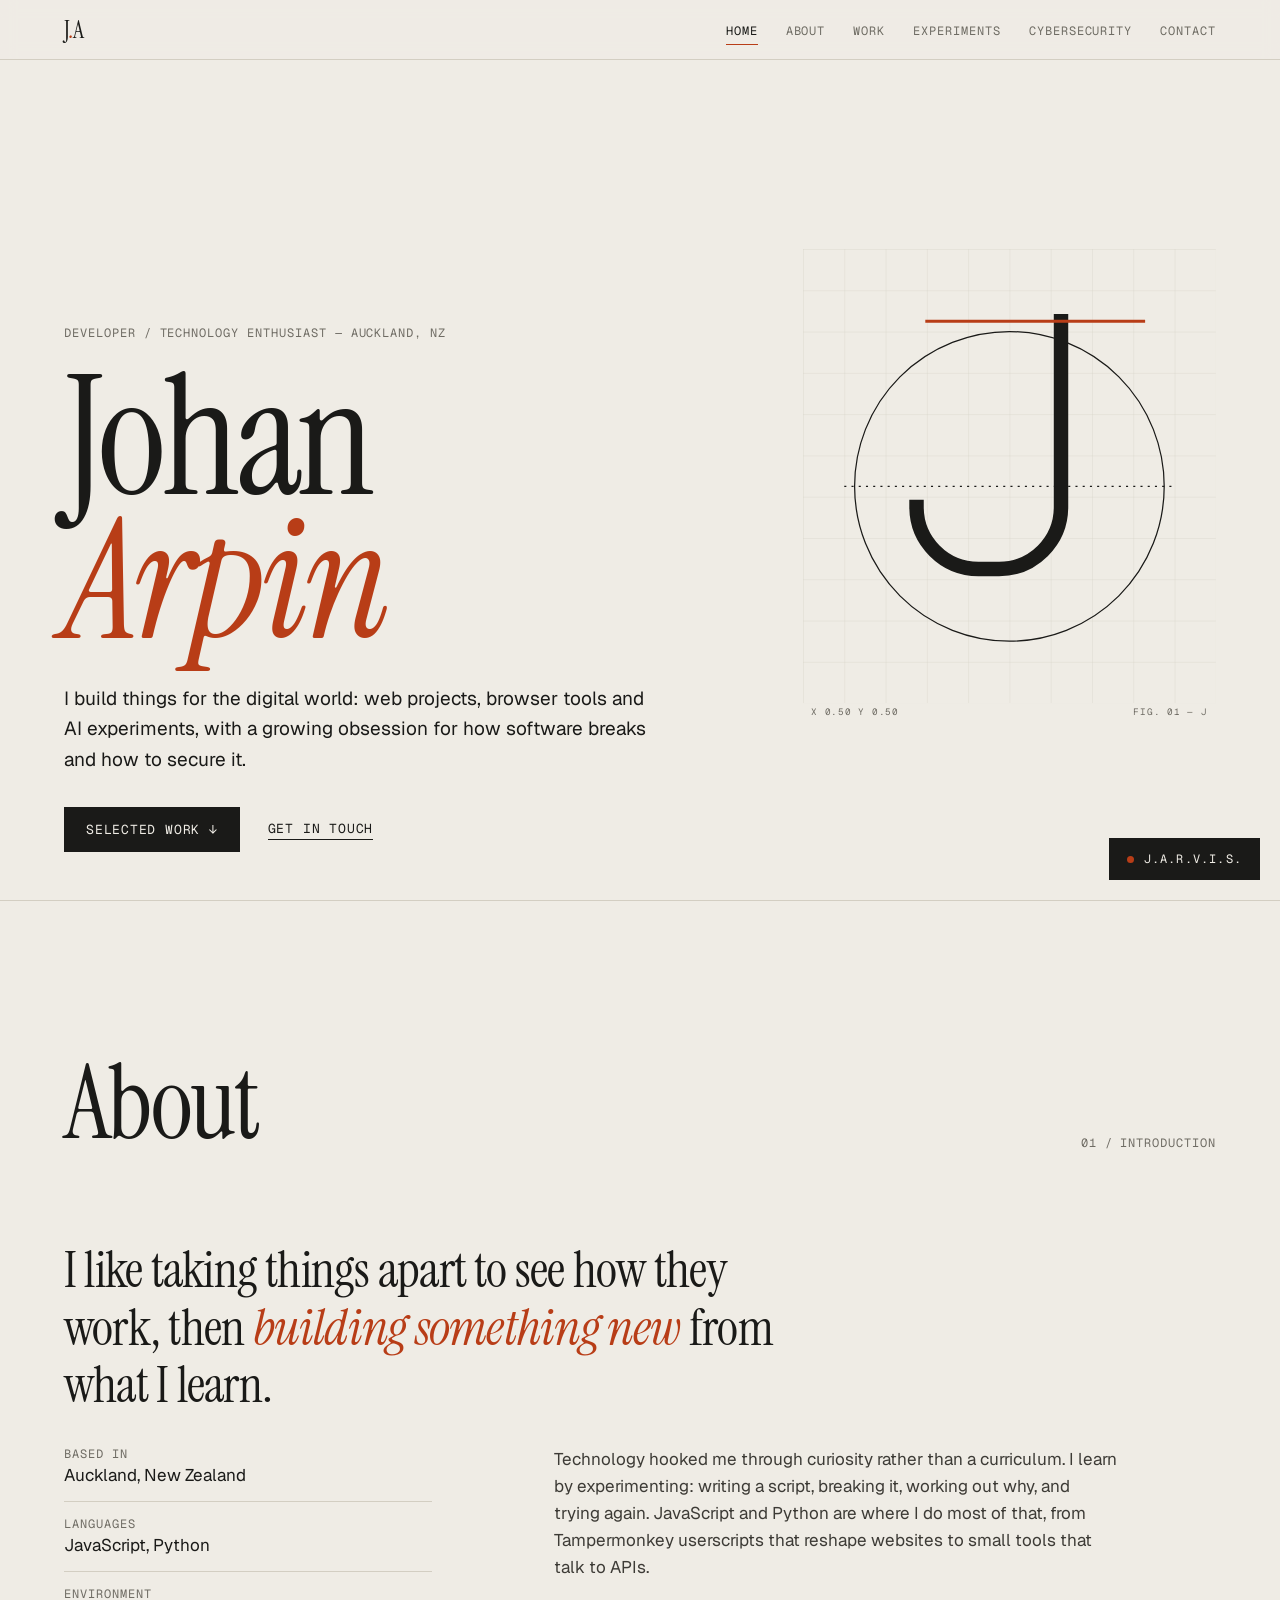
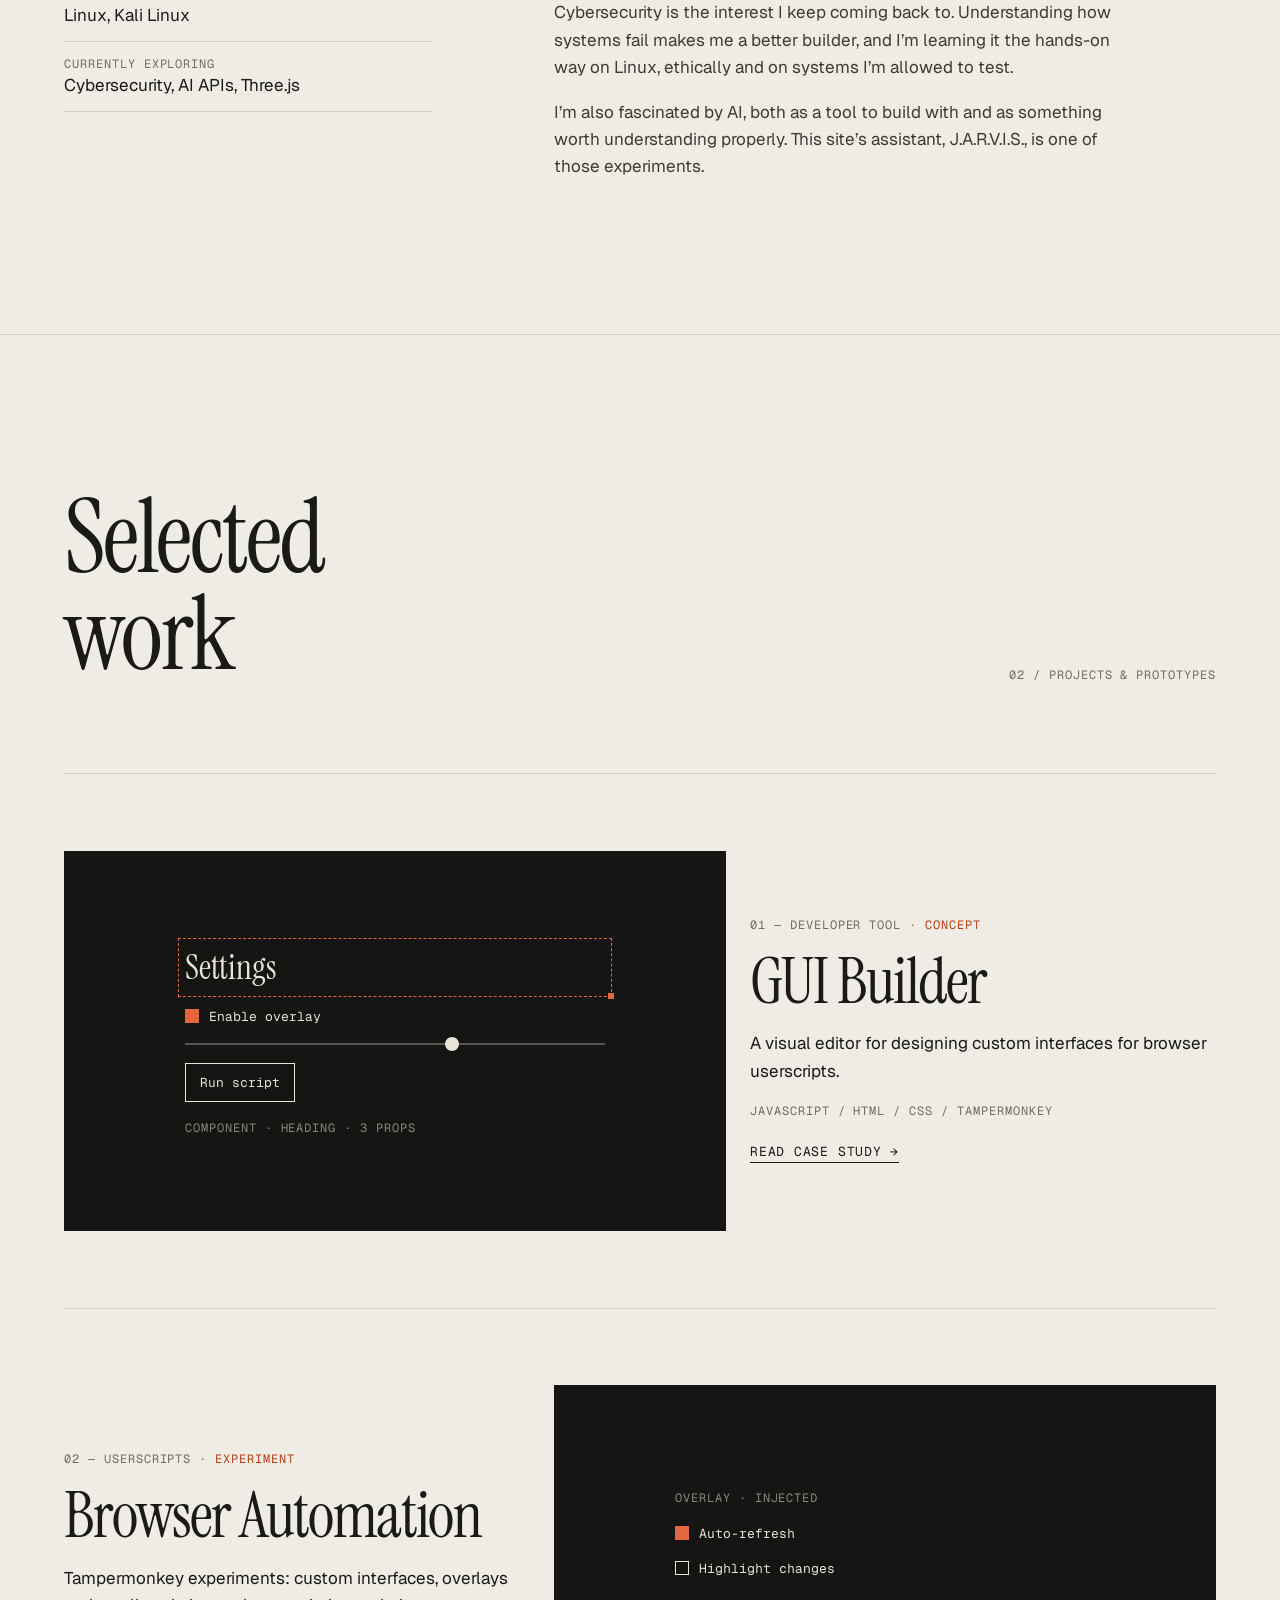
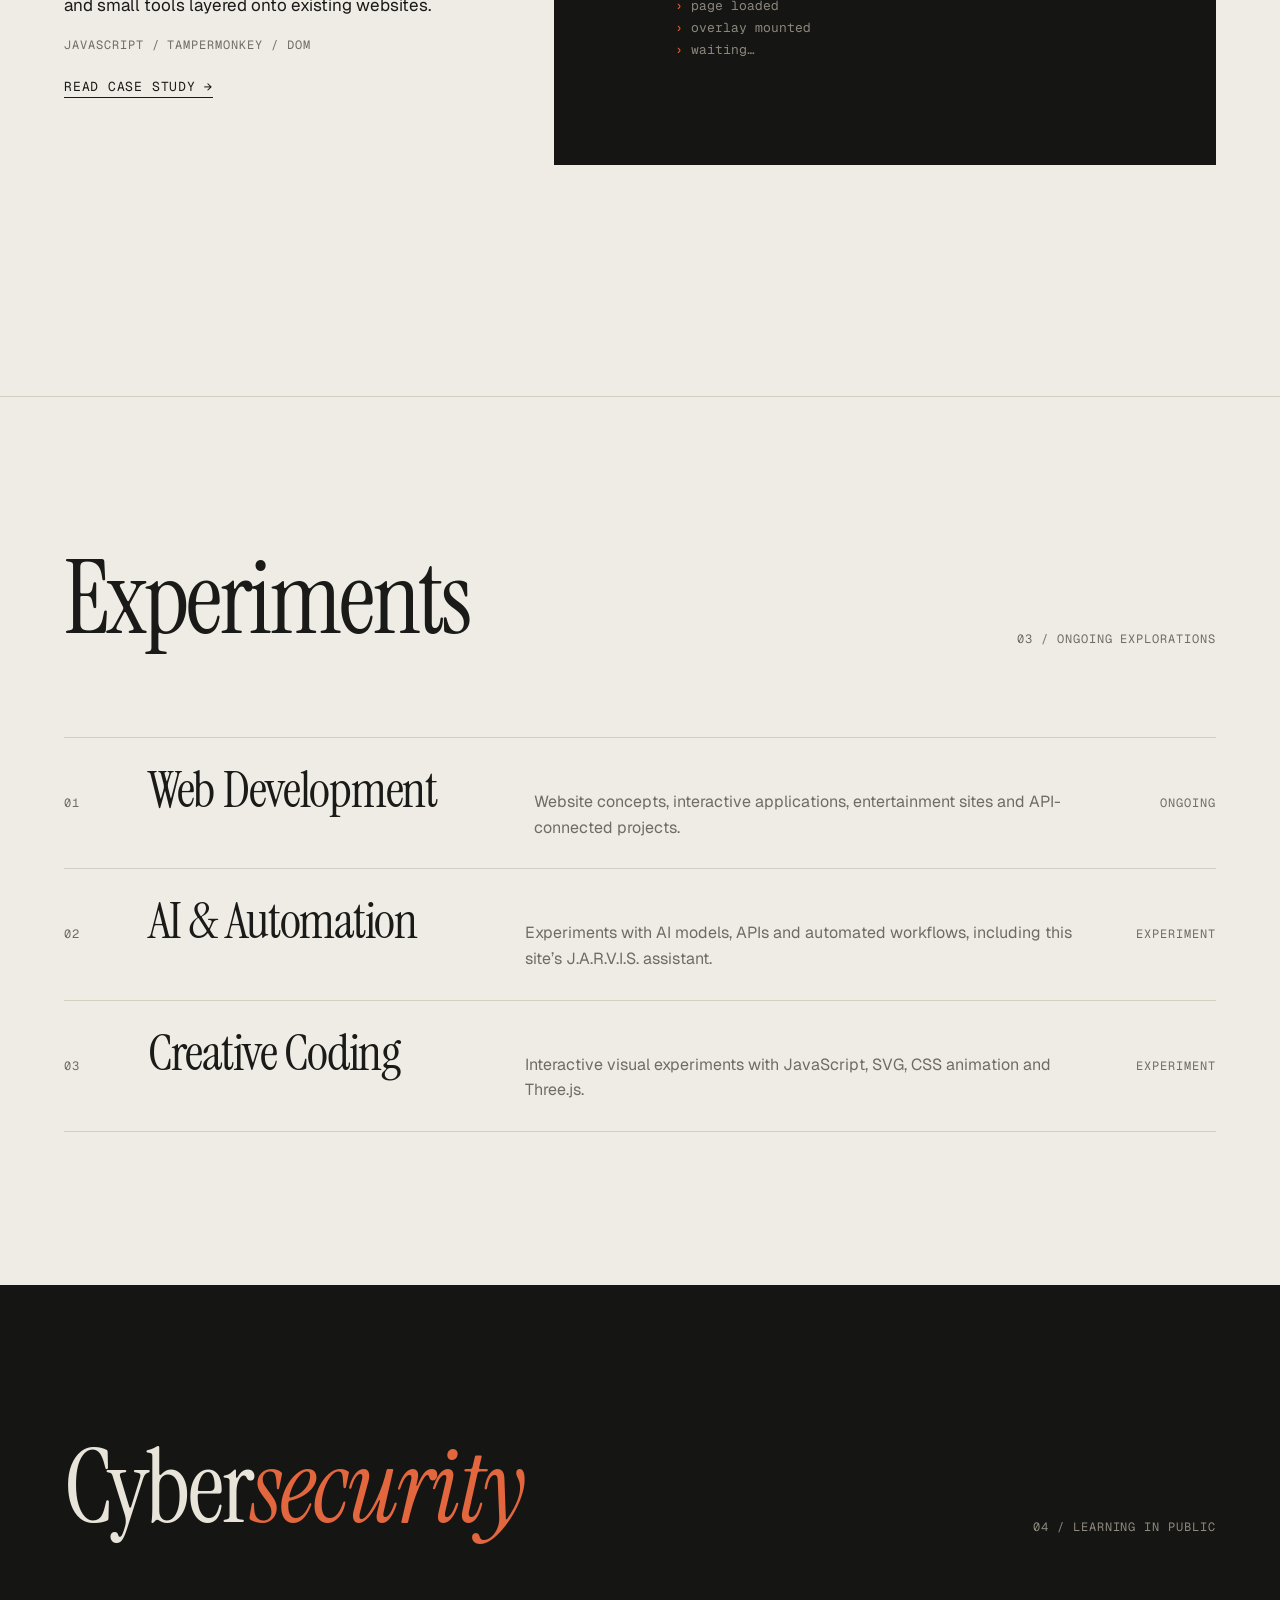
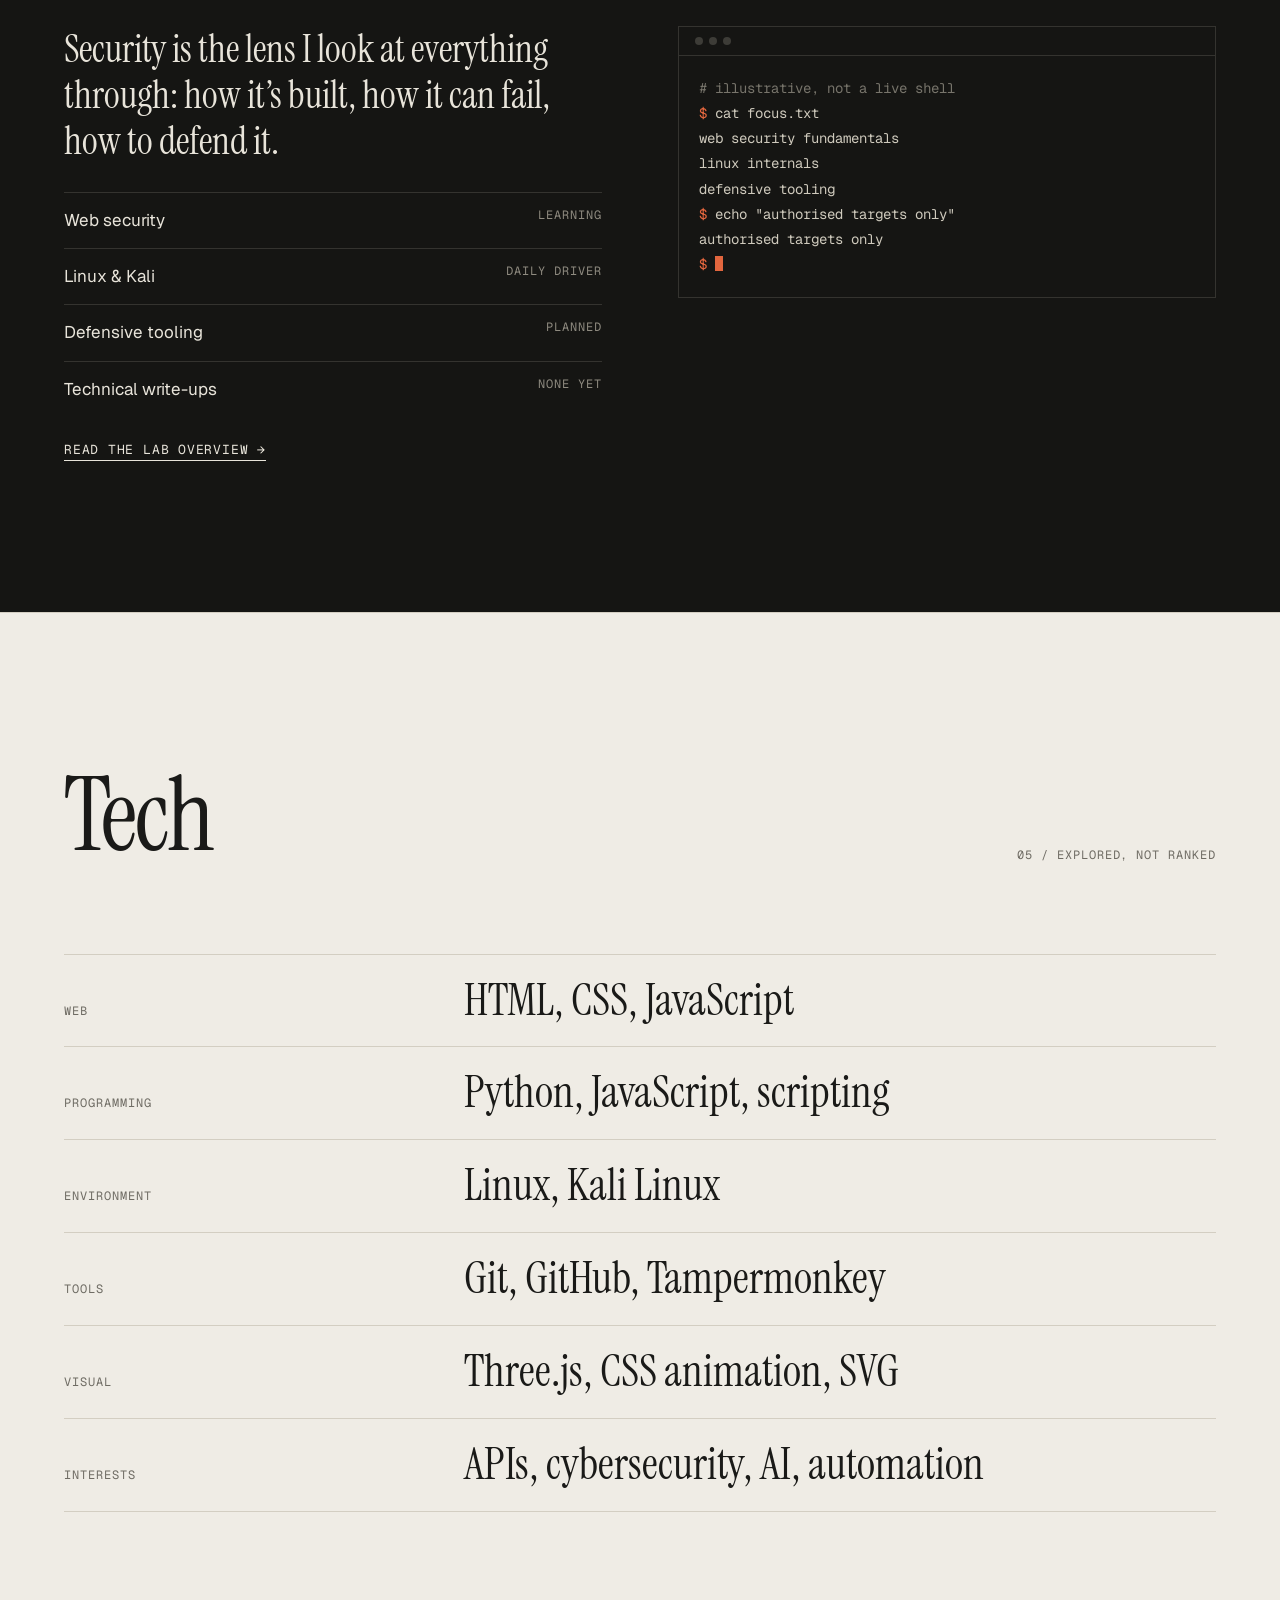
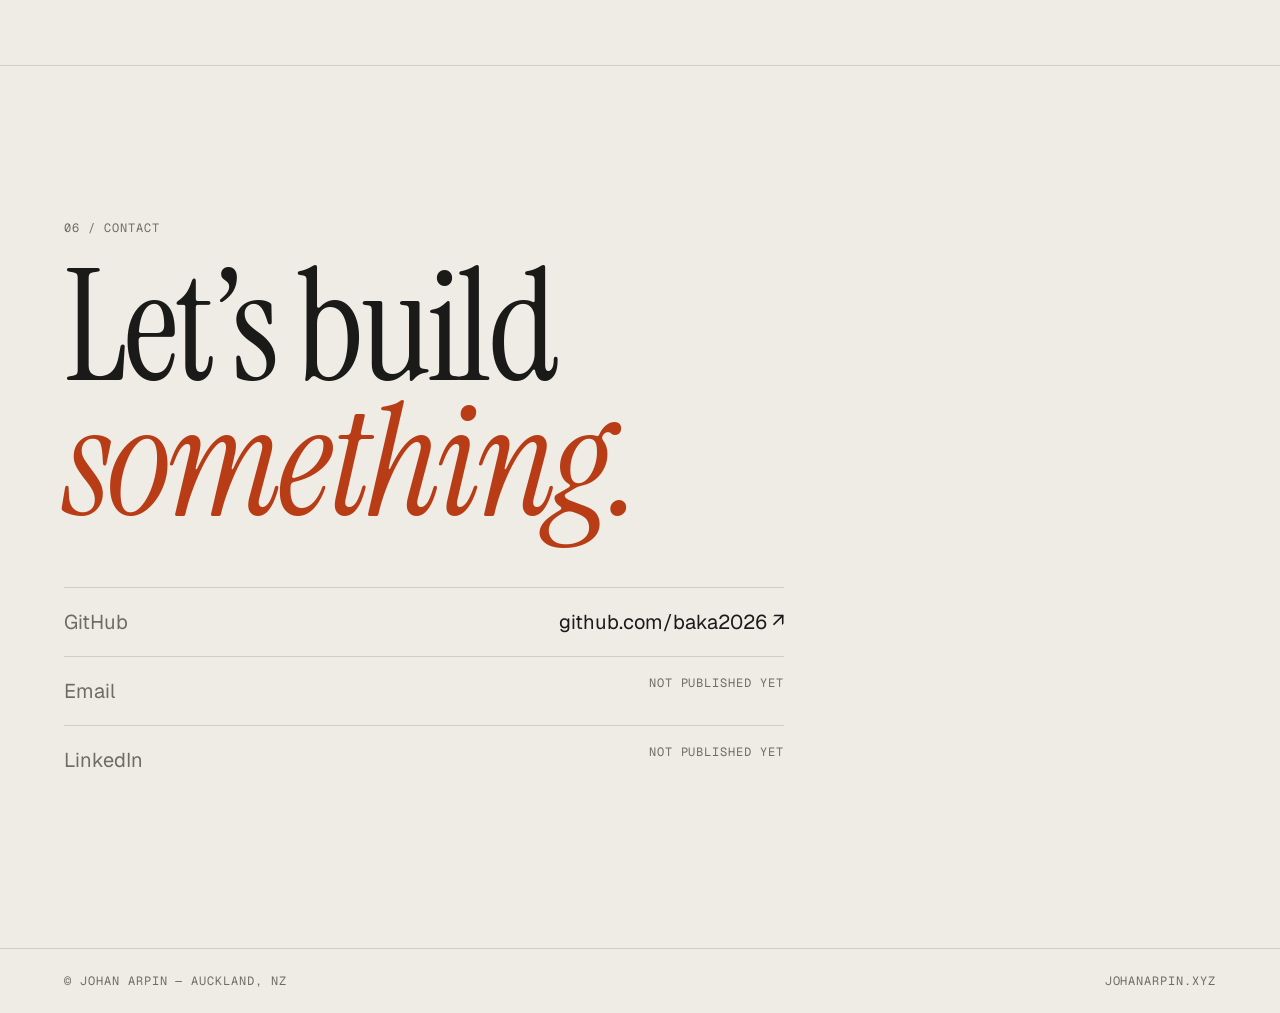
==== commit c8399685: "Replace portfolio with new Claude design" ====
--- a/index.html
+++ b/index.html
@@ -1,141 +1,104 @@
-<!DOCTYPE html>
+<!doctype html>
 <html lang="en">
 <head>
-    <meta charset="UTF-8">
-    <meta name="viewport" content="width=device-width, initial-scale=1.0">
-    <title>Johan Arpin – Independent Developer & Technology Enthusiast</title>
-    <meta name="description" content="Portfolio of Johan Arpin, an independent developer, cybersecurity enthusiast and AI experimenter based in Auckland, New Zealand.">
-    <meta property="og:title" content="Johan Arpin – Independent Developer & Technology Enthusiast" />
-    <meta property="og:description" content="Explore the work, skills and passions of Johan Arpin – a curious technologist building digital experiences." />
-    <meta property="og:url" content="https://johanarpin.xyz/" />
-    <meta property="og:type" content="website" />
-    <meta property="og:image" content="https://johanarpin.xyz/assets/images/og-image.jpg" />
-    <link rel="canonical" href="https://johanarpin.xyz/" />
-    <link rel="preconnect" href="https://fonts.googleapis.com" />
-    <link rel="preconnect" href="https://fonts.gstatic.com" crossorigin />
-    <link href="https://fonts.googleapis.com/css2?family=Manrope:wght@400;600;700&family=DM+Mono:wght@400;500&display=swap" rel="stylesheet" />
-    <link rel="stylesheet" href="styles.css">
-    <link rel="icon" href="/favicon.ico" type="image/x-icon">
+<meta charset="utf-8">
+<meta name="viewport" content="width=device-width,initial-scale=1">
+<title>Johan Arpin — Developer &amp; technology enthusiast, Auckland</title>
+<meta name="description" content="Johan Arpin is a developer and technology enthusiast in Auckland, New Zealand, building web projects, browser tools, AI experiments and learning cybersecurity.">
+<link rel="canonical" href="https://johanarpin.xyz/">
+<meta name="theme-color" content="#efece5">
+<meta property="og:type" content="website"><meta property="og:site_name" content="Johan Arpin">
+<meta property="og:title" content="Johan Arpin — Developer &amp; technology enthusiast">
+<meta property="og:description" content="Web projects, browser tools, AI experiments and cybersecurity learning from Auckland, New Zealand.">
+<meta property="og:url" content="https://johanarpin.xyz/">
+<meta name="twitter:card" content="summary">
+<link rel="icon" href="/favicon.svg" type="image/svg+xml">
+<link rel="preconnect" href="https://fonts.googleapis.com"><link rel="preconnect" href="https://fonts.gstatic.com" crossorigin>
+<link rel="stylesheet" href="https://fonts.googleapis.com/css2?family=Geist:wght@400;500&family=Geist+Mono&family=Instrument+Serif:ital@0;1&display=swap">
+<link rel="stylesheet" href="/style.css">
+<script type="application/ld+json">{"@context":"https://schema.org","@type":"Person","name":"Johan Arpin","url":"https://johanarpin.xyz","sameAs":["https://github.com/baka2026"],"jobTitle":"Developer","address":{"@type":"PostalAddress","addressLocality":"Auckland","addressCountry":"NZ"}}</script>
 </head>
 <body>
-    <header>
-        <nav role="navigation" aria-label="Main navigation">
-            <div class="logo">
-                <a href="#" aria-label="Home">JA</a>
-            </div>
-            <ul class="nav-links" id="nav-links">
-                <li><a href="#about">About</a></li>
-                <li><a href="#work">Work</a></li>
-                <li><a href="#experiments">Experiments</a></li>
-                <li><a href="#skills">Skills</a></li>
-                <li><a href="#cybersecurity">Cybersecurity</a></li>
-                <li><a href="#contact">Contact</a></li>
-            </ul>
-            <div class="mobile-menu">
-                <button id="mobile-menu-button" aria-label="Toggle menu">☰</button>
-            </div>
-        </nav>
-    </header>
+<a class="skip" href="#main">Skip to content</a>
+<div id="bar"></div><header id="nav-mount"><noscript><a href="https://github.com/baka2026">GitHub</a></noscript></header>
+<main id="main">
+<div class="hero" id="home">
+  <div>
+    <p class="mono">Developer / Technology enthusiast — Auckland, NZ</p>
+    <h1 style="margin-top:24px">Johan<br><em>Arpin</em></h1>
+    <p class="intro">I build things for the digital world: web projects, browser tools and AI experiments, with a growing obsession for how software breaks and how to secure it.</p>
+    <div class="row"><a class="btn" href="#work">Selected work ↓</a><a class="lnk" href="#contact">Get in touch</a></div>
+  </div>
+  <svg class="mark" id="mark" viewBox="0 0 400 460" role="img" aria-label="Line-drawn J monogram on a technical grid">
+    <defs><pattern id="gp" width="40" height="40" patternUnits="userSpaceOnUse"><path class="g" d="M40 0H0V40" fill="none"/></pattern></defs>
+    <rect width="400" height="440" fill="url(#gp)"/>
+    <circle class="ln" cx="200" cy="230" r="150"/><line class="ln" x1="40" y1="230" x2="360" y2="230" stroke-dasharray="2 5"/>
+    <path class="ln draw" d="M250 70V250a60 60 0 0 1-60 60h-20a60 60 0 0 1-60-60"/>
+    <path class="ln draw ac" d="M120 70H330" style="stroke-width:3;animation-delay:.6s"/>
+    <g id="cx" style="display:none"><line class="ln ac" x1="0" x2="400" y1="0" y2="0" id="ch"/><line class="ln ac" y1="0" y2="440" x1="0" x2="0" id="cv"/></g>
+    <text x="8" y="452" id="ro">X 0.50  Y 0.50</text><text x="392" y="452" text-anchor="end">FIG. 01 — J</text>
+  </svg>
+</div>
 
-    <main>
-        <section id="hero" class="hero">
-            <div class="hero-content">
-                <h1 class="hero-heading">Building things for the digital world</h1>
-                <p class="hero-subheading">INDEPENDENT DEVELOPER / TECHNOLOGY ENTHUSIAST</p>
-                <div class="hero-buttons">
-                    <a href="#work" class="button">Explore my work</a>
-                    <a href="#contact" class="button secondary">Contact me</a>
-                </div>
-            </div>
-        </section>
+<section id="about"><div class="wrap">
+  <div class="head"><h2>About</h2><span class="mono">01 / Introduction</span></div>
+  <div class="about">
+    <p class="lead rv">I like taking things apart to see how they work, then <em>building something new</em> from what I learn.</p>
+    <dl class="rv">
+      <div><dt>Based in</dt><dd>Auckland, New Zealand</dd></div>
+      <div><dt>Languages</dt><dd>JavaScript, Python</dd></div>
+      <div><dt>Environment</dt><dd>Linux, Kali Linux</dd></div>
+      <div><dt>Currently exploring</dt><dd>Cybersecurity, AI APIs, Three.js</dd></div>
+    </dl>
+    <div class="body rv">
+      <p>Technology hooked me through curiosity rather than a curriculum. I learn by experimenting: writing a script, breaking it, working out why, and trying again. JavaScript and Python are where I do most of that, from Tampermonkey userscripts that reshape websites to small tools that talk to APIs.</p>
+      <p>Cybersecurity is the interest I keep coming back to. Understanding how systems fail makes me a better builder, and I’m learning it the hands-on way on Linux, ethically and on systems I’m allowed to test.</p>
+      <p>I’m also fascinated by AI, both as a tool to build with and as something worth understanding properly. This site’s assistant, J.A.R.V.I.S., is one of those experiments.</p>
+    </div>
+  </div>
+</div></section>
 
-        <section id="about" class="about">
-            <h2>About Me</h2>
-            <div class="about-content">
-                <p>Johan Arpin is an independent developer and technology enthusiast based in Auckland, New Zealand. With a passion for building digital projects, Johan enjoys experimenting with programming, web development, cybersecurity, and artificial intelligence.</p>
-                <p>Currently exploring: Web development, cybersecurity, and AI-powered applications.</p>
-            </div>
-        </section>
+<section id="work"><div class="wrap">
+  <div class="head"><h2>Selected<br>work</h2><span class="mono">02 / Projects &amp; prototypes</span></div>
+  <div id="featured"></div>
+</div></section>
 
-        <section id="work" class="work">
-            <h2>Projects</h2>
-            <div class="projects-grid" id="projects-container">
-                <!-- Projects will be loaded here -->
-            </div>
-        </section>
+<section id="experiments"><div class="wrap">
+  <div class="head"><h2>Experiments</h2><span class="mono">03 / Ongoing explorations</span></div>
+  <div class="idx" id="index"></div>
+</div></section>
 
-        <section id="skills" class="skills">
-            <h2>Skills</h2>
-            <div class="skills-content">
-                <div class="skill-group">
-                    <h3>Web Development</h3>
-                    <ul>
-                        <li>HTML5</li>
-                        <li>CSS3</li>
-                        <li>JavaScript</li>
-                        <li>Python</li>
-                    </ul>
-                </div>
-                <div class="skill-group">
-                    <h3>Cybersecurity</h3>
-                    <ul>
-                        <li>Linux</li>
-                        <li>Kali Linux</li>
-                        <li>Web Security</li>
-                    </ul>
-                </div>
-                <div class="skill-group">
-                    <h3>Artificial Intelligence</h3>
-                    <ul>
-                        <li>AI APIs</li>
-                        <li>Model Integrations</li>
-                        <li>Automation</li>
-                    </ul>
-                </div>
-            </div>
-        </section>
+<section id="cybersecurity" class="dark"><div class="wrap">
+  <div class="head"><h2>Cyber<em>security</em></h2><span class="mono">04 / Learning in public</span></div>
+  <div class="cy">
+    <div class="rv"><p style="font:400 clamp(24px,3vw,40px)/1.2 var(--serif)">Security is the lens I look at everything through: how it’s built, how it can fail, how to defend it.</p>
+      <ul><li><span>Web security</span><span class="mono">Learning</span></li><li><span>Linux &amp; Kali</span><span class="mono">Daily driver</span></li><li><span>Defensive tooling</span><span class="mono">Planned</span></li><li><span>Technical write-ups</span><span class="mono" id="wu">None yet</span></li></ul>
+      <p class="mono" style="margin-top:24px"><a class="lnk" style="color:var(--dkt);border-color:var(--dkt)" href="/project?p=security-lab">Read the lab overview →</a></p></div>
+    <div class="term rv" aria-label="Illustrative terminal"><div class="bar"><i></i><i></i><i></i></div>
+<pre><span class="m"># illustrative, not a live shell</span>
+<span class="p">$</span> cat focus.txt
+web security fundamentals
+linux internals
+defensive tooling
+<span class="p">$</span> echo "authorised targets only"
+authorised targets only
+<span class="p">$</span> <span class="caret"></span></pre></div>
+  </div>
+</div></section>
 
-        <section id="cybersecurity" class="cybersecurity">
-            <h2>Cybersecurity</h2>
-            <div class="cybersecurity-content">
-                <p>Johan's interest in cybersecurity includes ethical hacking, defensive security, and understanding vulnerabilities. This section will feature technical write-ups, learning projects, and security-related research.</p>
-            </div>
-        </section>
+<section id="technologies"><div class="wrap">
+  <div class="head"><h2>Tech</h2><span class="mono">05 / Explored, not ranked</span></div>
+  <div class="tech" id="tech"></div>
+</div></section>
 
-        <section id="contact" class="contact">
-            <h2>Contact</h2>
-            <div class="contact-content">
-                <p>You can find Johan on:</p>
-                <ul>
-                    <li><a href="https://github.com/baka2026" target="_blank">GitHub</a></li>
-                    <li><a href="https://johanarpin.xyz" target="_blank">Website</a></li>
-                </ul>
-            </div>
-        </section>
-    </main>
-
-    <footer>
-        <p>&copy; 2026 Johan Arpin. All rights reserved.</p>
-    </footer>
-
-    <div class="jarvis-button" id="jarvis-button">
-        <img src="/assets/icons/jarvis-icon.svg" alt="J.A.R.V.I.S. Assistant">
-    </div>
-
-    <div class="jarvis-chat" id="jarvis-chat">
-        <div class="chat-header">
-            <h3>J.A.R.V.I.S. Assistant</h3>
-            <button id="close-chat">×</button>
-        </div>
-        <div class="chat-messages" id="chat-messages">
-            <!-- Chat messages will appear here -->
-        </div>
-        <div class="chat-input">
-            <input type="text" id="chat-input-field" placeholder="Ask J.A.R.V.I.S. anything...">
-            <button id="send-button">Send</button>
-        </div>
-    </div>
-
-    <script src="script.js"></script>
+<section id="contact" class="contact"><div class="wrap">
+  <p class="mono">06 / Contact</p>
+  <h2 style="margin-top:24px">Let’s build<br><em>something.</em></h2>
+  <ul id="links"></ul>
+</div></section>
+</main>
+<footer class="mono"><span>© Johan Arpin — Auckland, NZ</span><span>johanarpin.xyz</span></footer>
+<script src="/site.config.js"></script>
+<script src="/main.js" defer></script>
 </body>
-</html>+</html>
--- a/style.css
+++ b/style.css
@@ -0,0 +1,89 @@
+:root{--bg:#efece5;--ink:#1a1a18;--mute:#6f6c64;--line:#d3cec2;--acc:#b83d17;--dk:#151513;--dkt:#e8e4da;
+--serif:"Instrument Serif",Georgia,serif;--sans:"Geist",system-ui,sans-serif;--mono:"Geist Mono",ui-monospace,monospace;--pad:clamp(20px,5vw,72px)}
+*{box-sizing:border-box;margin:0}html{scroll-behavior:smooth;scroll-padding-top:70px}
+body{background:var(--bg);color:var(--ink);font:400 17px/1.6 var(--sans);-webkit-font-smoothing:antialiased}
+a{color:inherit;text-decoration:none}:focus-visible{outline:2px solid var(--acc);outline-offset:3px}
+.skip{position:absolute;left:-999px;top:8px;background:var(--ink);color:var(--bg);padding:8px 14px;z-index:99}.skip:focus{left:8px}
+.mono{font:400 12px/1.4 var(--mono);letter-spacing:.08em;text-transform:uppercase;color:var(--mute)}
+.wrap{padding:0 var(--pad);max-width:1500px;margin:auto}
+h1,h2,h3{font:400 1em/.95 var(--serif);letter-spacing:-.025em}
+h2{font-size:clamp(44px,8vw,120px)}
+/* nav */
+#nav{position:fixed;inset:0 0 auto;z-index:20;display:flex;justify-content:space-between;align-items:center;padding:14px var(--pad);background:color-mix(in srgb,var(--bg) 90%,transparent);backdrop-filter:blur(8px);border-bottom:1px solid var(--line)}
+#nav .logo{font:400 24px var(--serif);letter-spacing:-.04em}#nav .logo i{color:var(--acc)}
+#nav ul{display:flex;gap:28px;list-style:none;padding:0}
+#nav ul a{font:400 12px var(--mono);letter-spacing:.08em;text-transform:uppercase;color:var(--mute);position:relative;padding:6px 0;transition:color .25s}
+#nav ul a::after{content:"";position:absolute;left:0;right:0;bottom:0;height:1px;background:var(--acc);transform:scaleX(0);transform-origin:left;transition:transform .35s}
+#nav ul a:hover,#nav ul a[aria-current]{color:var(--ink)}#nav ul a:hover::after,#nav ul a[aria-current]::after{transform:scaleX(1)}
+#bar{position:fixed;top:0;left:0;height:2px;width:100%;background:var(--acc);transform:scaleX(0);transform-origin:left;z-index:30}
+#menu{display:none;background:none;border:0;font:400 12px var(--mono);letter-spacing:.08em;text-transform:uppercase;color:var(--ink);cursor:pointer;padding:8px 0}
+@media(max-width:820px){#menu{display:block}#nav ul{position:fixed;inset:53px 0 auto;flex-direction:column;gap:0;background:var(--bg);padding:8px var(--pad) 24px;border-bottom:1px solid var(--line);transform:translateY(-130%);transition:transform .4s cubic-bezier(.2,.7,.2,1)}
+#nav ul.open{transform:none}#nav ul a{display:block;font:400 36px var(--serif);text-transform:none;letter-spacing:-.02em;color:var(--ink);padding:10px 0}}
+/* hero */
+.hero{min-height:100svh;display:grid;grid-template-columns:1.25fr .75fr;align-items:end;gap:4vw;padding:120px var(--pad) 48px;max-width:1500px;margin:auto}
+.hero h1{font-size:clamp(64px,13vw,210px);line-height:.86}.hero h1 em{color:var(--acc)}
+.hero .intro{max-width:46ch;margin:32px 0;font-size:19px}.hero .row{display:flex;gap:28px;flex-wrap:wrap;align-items:center}
+.btn{display:inline-flex;gap:10px;align-items:center;padding:14px 22px;background:var(--ink);color:var(--bg);font:400 13px var(--mono);letter-spacing:.06em;text-transform:uppercase;transition:background .3s}.btn:hover{background:var(--acc)}
+.lnk{font:400 13px var(--mono);letter-spacing:.06em;text-transform:uppercase;border-bottom:1px solid var(--ink);padding-bottom:2px}.lnk:hover{color:var(--acc);border-color:var(--acc)}
+.mark{width:100%;height:auto;max-height:70vh;align-self:center}.mark .ln{fill:none;stroke:var(--ink);stroke-width:1.2}.mark .g{stroke:var(--line);stroke-width:.6}
+.mark .draw{stroke-width:14;stroke-linecap:square;stroke-dasharray:700;stroke-dashoffset:700;animation:draw 2.2s .2s cubic-bezier(.6,0,.2,1) forwards}
+.mark .ac{stroke:var(--acc)}.mark text{font:400 9px var(--mono);fill:var(--mute);letter-spacing:.08em}
+@keyframes draw{to{stroke-dashoffset:0}}
+@media(max-width:820px){.hero{grid-template-columns:1fr;padding-top:100px}.mark{max-height:42vh;order:-1}}
+/* sections */
+section{border-top:1px solid var(--line);padding:clamp(72px,12vw,160px) 0}
+.head{display:flex;justify-content:space-between;align-items:flex-end;gap:24px;margin-bottom:clamp(40px,7vw,96px);flex-wrap:wrap}
+.about{display:grid;grid-template-columns:repeat(12,1fr);gap:32px 24px}
+.about .lead{grid-column:1/9;font:400 clamp(28px,4vw,56px)/1.12 var(--serif);letter-spacing:-.015em}.about .lead em{color:var(--acc)}
+.about .body{grid-column:6/12;display:grid;gap:18px;color:#3d3b36}
+.about dl{grid-column:1/5;grid-row:2;display:grid;gap:14px;align-content:start}.about dt{font:400 12px var(--mono);letter-spacing:.08em;text-transform:uppercase;color:var(--mute)}.about dd{border-bottom:1px solid var(--line);padding-bottom:12px}
+@media(max-width:820px){.about>*{grid-column:1/-1!important;grid-row:auto!important}}
+/* featured projects */
+.feat{display:grid;grid-template-columns:repeat(12,1fr);gap:24px;align-items:center;padding:clamp(32px,6vw,80px) 0;border-top:1px solid var(--line)}
+.feat .art{grid-column:1/8;min-height:380px;background:var(--dk);color:var(--dkt);position:relative;overflow:hidden;display:grid;place-items:center;transition:transform .6s cubic-bezier(.2,.7,.2,1)}
+.feat:nth-of-type(even) .art{grid-column:6/13;grid-row:1}.feat:nth-of-type(even) .txt{grid-column:1/6;grid-row:1}
+.feat .txt{grid-column:8/13;display:grid;gap:18px}.feat:hover .art{transform:scale(1.012)}
+.feat h3{font-size:clamp(40px,5vw,76px)}.tags{display:flex;gap:8px 16px;flex-wrap:wrap}.st{color:var(--acc)}
+.num{font:400 clamp(120px,18vw,260px)/1 var(--serif);color:#2a2a27}
+@media(max-width:820px){.feat>*{grid-column:1/-1!important;grid-row:auto!important}.feat .art{min-height:300px}}
+/* mock UIs */
+.ui{width:min(86%,420px);display:grid;gap:18px;font:400 13px var(--mono)}.ui .h{font:400 34px var(--serif)}
+.ui .sel{outline:1px dashed #e2663e;outline-offset:6px;position:relative}.ui .sel::after{content:"";position:absolute;right:-9px;bottom:-9px;width:6px;height:6px;background:#e2663e}
+.ui .sl{height:2px;background:#555;position:relative}.ui .sl::after{content:"";position:absolute;left:62%;top:-6px;width:14px;height:14px;background:var(--dkt);border-radius:50%}
+.ui .cb{display:flex;gap:10px;align-items:center}.ui .cb b{width:14px;height:14px;border:1px solid var(--dkt)}.ui .cb b.on{background:#e2663e;border-color:#e2663e}
+.ui .bt{padding:10px 14px;border:1px solid var(--dkt);justify-self:start}.ui .lg{color:#8b877d;line-height:1.7}.ui .lg i{color:#e2663e;font-style:normal}
+/* index list */
+.idx a{display:grid;grid-template-columns:60px 1.2fr 2fr auto;gap:24px;align-items:baseline;padding:28px 0;border-top:1px solid var(--line);transition:padding .35s,color .3s}
+.idx a:last-child{border-bottom:1px solid var(--line)}.idx a:hover{padding-left:16px;color:var(--acc)}.idx h3{font-size:clamp(30px,4vw,56px)}.idx p{color:var(--mute);font-size:16px}
+@media(max-width:820px){.idx a{grid-template-columns:1fr;gap:6px}}
+/* cyber */
+.dark{background:var(--dk);color:var(--dkt);border:0}.dark .mono{color:#8f8b80}.dark h2 em{color:#e2663e}
+.cy{display:grid;grid-template-columns:1fr 1fr;gap:clamp(32px,6vw,96px);align-items:start}
+.term{border:1px solid #34332f;font:400 14px/1.8 var(--mono);color:#cfcabd}.term .bar{padding:10px 16px;border-bottom:1px solid #34332f;display:flex;gap:6px}.term .bar i{width:8px;height:8px;border-radius:50%;background:#3d3c37}
+.term pre{padding:20px;white-space:pre-wrap;font:inherit}.term .p{color:#e2663e}.term .m{color:#77746b}
+.caret{display:inline-block;width:8px;height:15px;background:#e2663e;vertical-align:-2px;animation:bl 1.1s steps(1) infinite}@keyframes bl{50%{opacity:0}}
+.cy ul{list-style:none;padding:0;margin-top:28px}.cy li{padding:14px 0;border-top:1px solid #34332f;display:flex;justify-content:space-between;gap:16px}
+@media(max-width:820px){.cy{grid-template-columns:1fr}}
+/* tech */
+.tech div{display:grid;grid-template-columns:1fr 2fr;gap:24px;padding:22px 0;border-top:1px solid var(--line);align-items:baseline}.tech div:last-child{border-bottom:1px solid var(--line)}.tech p{font:400 clamp(24px,3.4vw,44px)/1.1 var(--serif)}
+@media(max-width:820px){.tech div{grid-template-columns:1fr;gap:4px}}
+/* contact */
+.contact h2{font-size:clamp(56px,12vw,200px);line-height:.88}.contact h2 em{color:var(--acc)}
+.contact ul{list-style:none;padding:0;margin-top:56px;max-width:720px}.contact li{display:flex;justify-content:space-between;gap:16px;padding:18px 0;border-top:1px solid var(--line);font-size:20px;transition:color .3s}.contact li a:hover{color:var(--acc)}.contact li span{color:var(--mute)}
+footer{border-top:1px solid var(--line);padding:24px var(--pad);display:flex;justify-content:space-between;gap:12px;flex-wrap:wrap}
+/* case study */
+.cs{padding:130px 0 80px}.cs h1{font-size:clamp(56px,11vw,170px);margin:16px 0 32px}.cs .art{background:var(--dk);min-height:420px;display:grid;place-items:center;color:var(--dkt);margin:48px 0}
+.cs .grid{display:grid;grid-template-columns:1fr 2fr;gap:24px;padding:28px 0;border-top:1px solid var(--line)}.cs ul{padding-left:18px}
+@media(max-width:820px){.cs .grid{grid-template-columns:1fr}}
+/* reveal */
+.rv{opacity:0;transform:translateY(24px);transition:opacity .9s,transform .9s cubic-bezier(.2,.7,.2,1)}.rv.in{opacity:1;transform:none}
+/* jarvis */
+#jv-btn{position:fixed;right:20px;bottom:20px;z-index:40;background:var(--ink);color:var(--bg);border:0;padding:13px 18px;font:400 12px var(--mono);letter-spacing:.1em;cursor:pointer;display:flex;gap:10px;align-items:center}#jv-btn i{width:7px;height:7px;background:var(--acc);border-radius:50%}
+#jv{position:fixed;right:20px;bottom:76px;z-index:40;width:min(400px,calc(100vw - 40px));height:min(560px,calc(100svh - 110px));background:var(--bg);border:1px solid var(--ink);display:none;flex-direction:column}#jv.open{display:flex;animation:up .35s cubic-bezier(.2,.7,.2,1)}
+@keyframes up{from{opacity:0;transform:translateY(12px)}}
+#jv header{padding:14px 16px;border-bottom:1px solid var(--line);display:flex;justify-content:space-between;align-items:center}#jv header b{font:400 22px var(--serif)}#jv header button{background:none;border:0;cursor:pointer;font:400 12px var(--mono);color:var(--mute)}
+#jv-log{flex:1;overflow:auto;padding:16px;display:grid;gap:12px;align-content:start}.msg{max-width:88%;padding:10px 14px;font-size:15px;line-height:1.5;white-space:pre-wrap;border:1px solid var(--line)}.msg.u{justify-self:end;background:var(--ink);color:var(--bg);border-color:var(--ink)}.msg.e{border-color:var(--acc);color:var(--acc)}
+.dots span{display:inline-block;width:5px;height:5px;margin-right:4px;background:var(--mute);border-radius:50%;animation:dt 1s infinite}.dots span:nth-child(2){animation-delay:.15s}.dots span:nth-child(3){animation-delay:.3s}@keyframes dt{50%{transform:translateY(-4px)}}
+.sug{display:flex;flex-wrap:wrap;gap:8px;padding:0 16px 12px}.sug button{background:none;border:1px solid var(--line);padding:6px 10px;font:400 12px var(--sans);cursor:pointer;color:var(--ink)}.sug button:hover{border-color:var(--acc);color:var(--acc)}
+#jv form{display:flex;border-top:1px solid var(--line)}#jv input{flex:1;border:0;background:none;padding:14px 16px;font:400 15px var(--sans);color:var(--ink)}#jv form button{border:0;background:none;padding:0 16px;font:400 12px var(--mono);cursor:pointer;color:var(--acc)}
+@media(prefers-reduced-motion:reduce){*{animation:none!important;transition:none!important;scroll-behavior:auto!important}.rv{opacity:1;transform:none}.mark .draw{stroke-dashoffset:0}}
